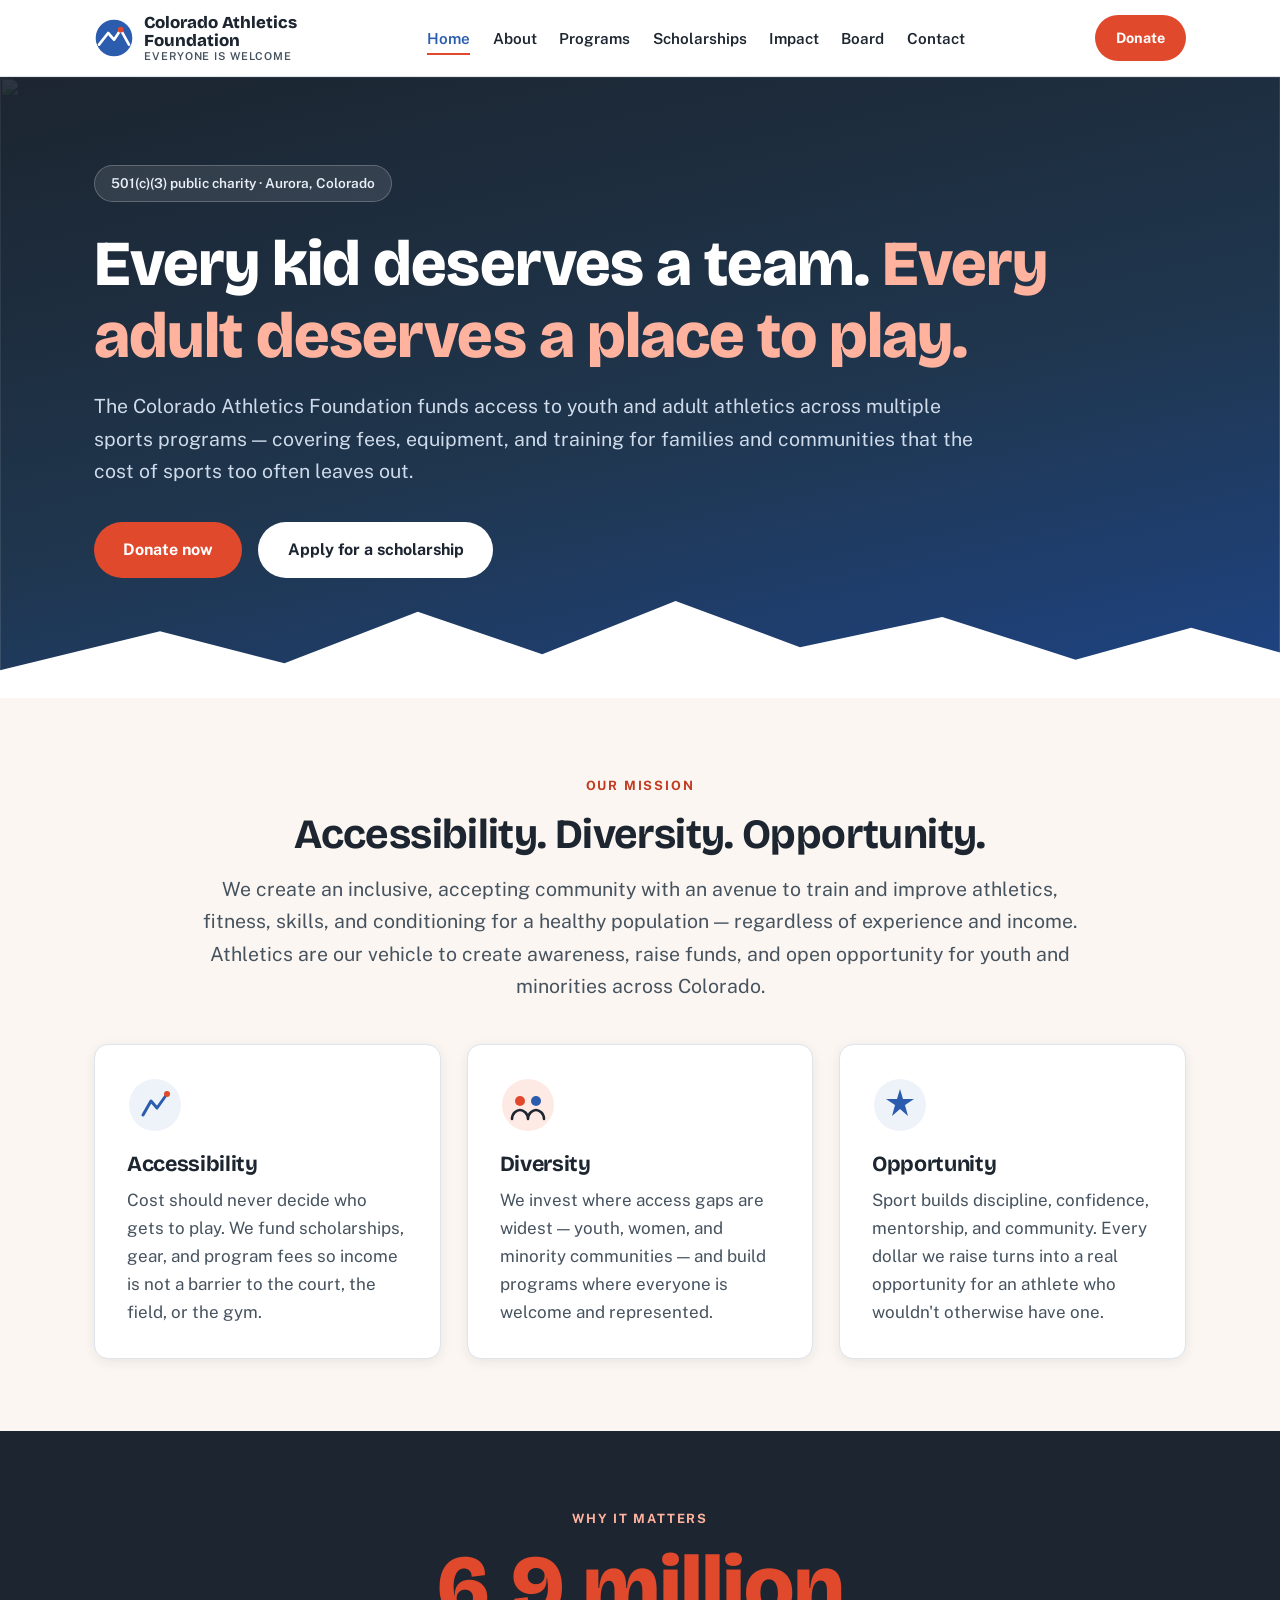
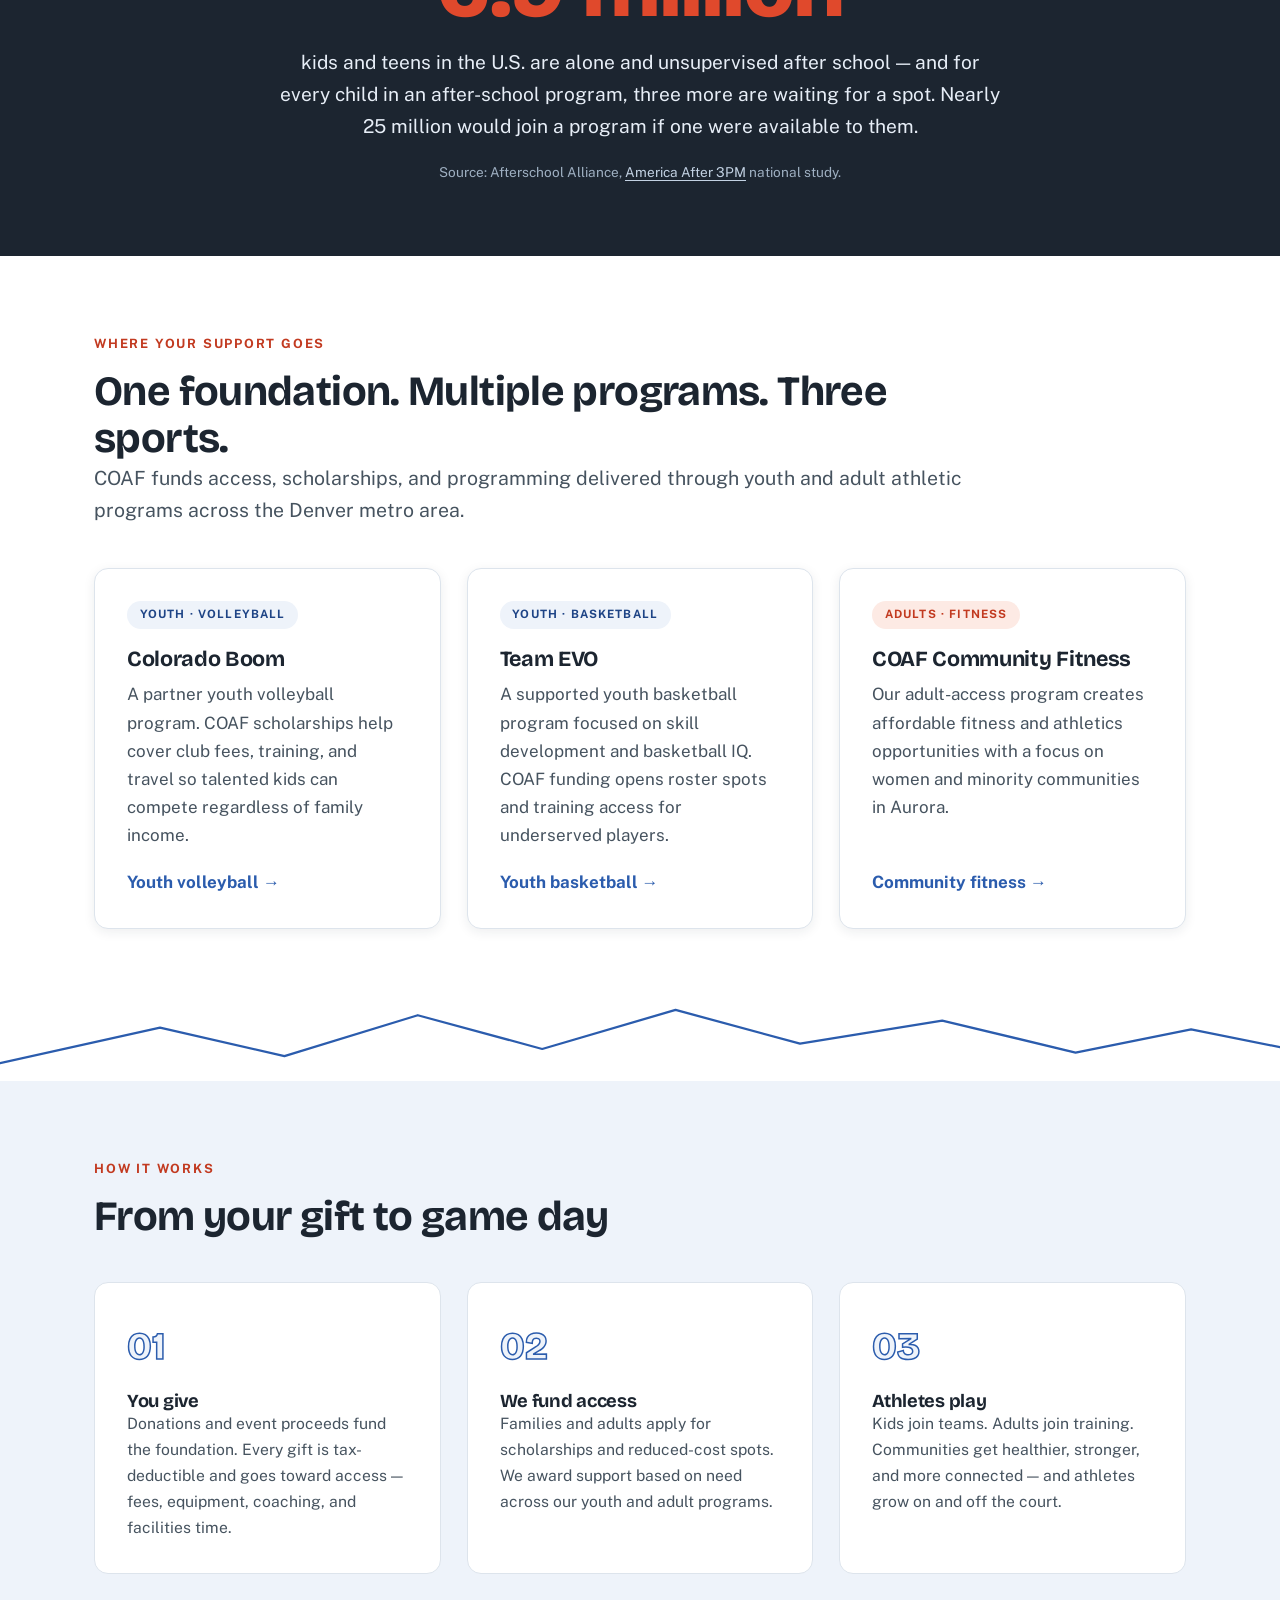
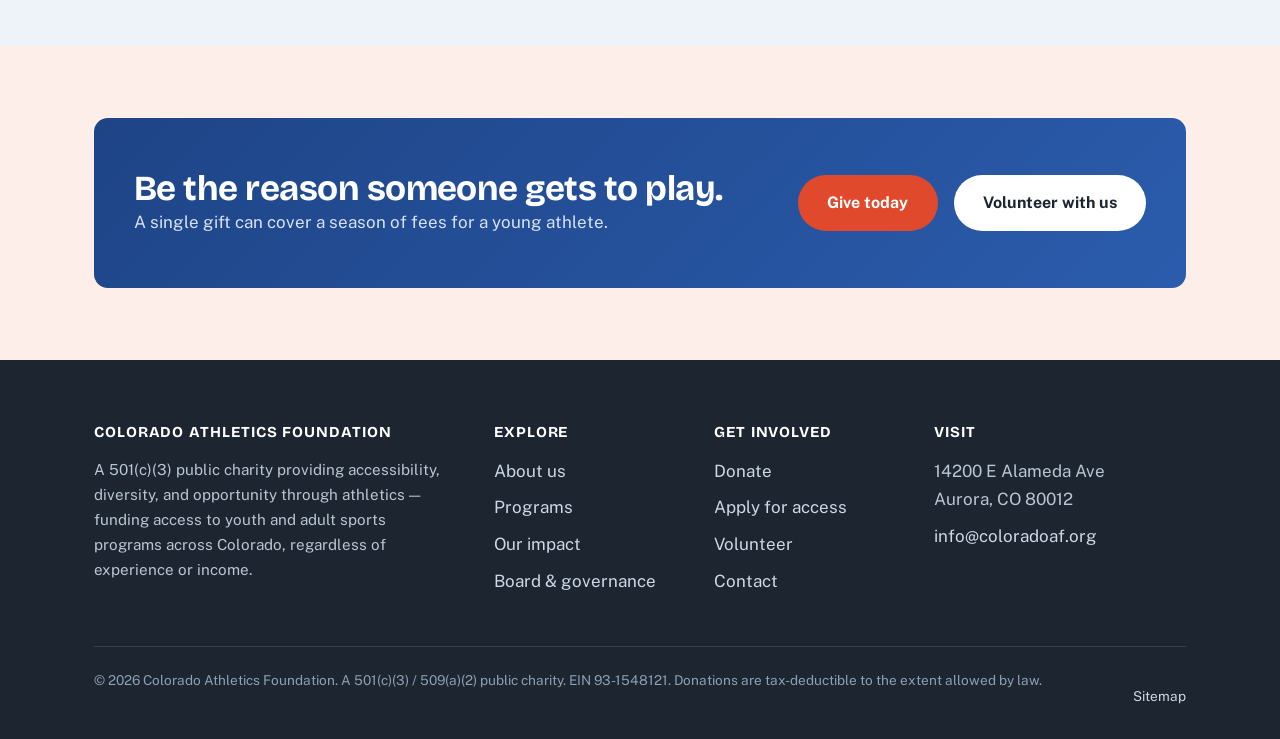
==== index.html @ 7a74819e "Add files via upload" ====
<!DOCTYPE html>
<html lang="en">
<head>
  <meta charset="UTF-8">
  <meta name="viewport" content="width=device-width, initial-scale=1.0">
  <title>Colorado Athletics Foundation | Youth & Adult Sports Access in Colorado</title>
  <meta name="description" content="COAF is a 501(c)(3) public charity funding access to youth and adult athletics across Colorado — scholarships, fees, and gear so income never decides who gets to play.">
  <link rel="canonical" href="https://www.coloradoaf.org/">
  <meta property="og:title" content="Colorado Athletics Foundation | Youth & Adult Sports Access in Colorado">
  <meta property="og:description" content="COAF is a 501(c)(3) public charity funding access to youth and adult athletics across Colorado — scholarships, fees, and gear so income never decides who gets to play.">
  <meta property="og:type" content="website">
  <meta property="og:url" content="https://www.coloradoaf.org/">
  <meta property="og:site_name" content="Colorado Athletics Foundation">
  <link rel="preconnect" href="https://fonts.googleapis.com">
  <link rel="preconnect" href="https://fonts.gstatic.com" crossorigin>
  <link href="https://fonts.googleapis.com/css2?family=Bricolage+Grotesque:opsz,wght@12..96,400..800&family=Public+Sans:wght@400;600;700&display=swap" rel="stylesheet">
  <link rel="stylesheet" href="css/styles.css">
  <!-- Google Analytics 4 — NEEDS REAL DATA: replace G-XXXXXXXXXX with the real measurement ID -->
  <script async src="https://www.googletagmanager.com/gtag/js?id=G-XXXXXXXXXX"></script>
  <script>
    window.dataLayer = window.dataLayer || [];
    function gtag(){dataLayer.push(arguments);}
    gtag('js', new Date());
    gtag('config', 'G-XXXXXXXXXX');
  </script>
</head>
<body>
  <a class="skip-link" href="#main">Skip to main content</a>
  <header class="site-header">
    <div class="header-inner">
      <a class="brand" href="index.html" aria-label="Colorado Athletics Foundation home">
        <svg class="brand-mark" width="40" height="40" viewBox="0 0 48 48" aria-hidden="true" focusable="false">
        <circle cx="24" cy="24" r="22" fill="#2b5cad"/>
        <path d="M6 32 L17 18 L24 26 L32 14 L42 32" fill="none" stroke="#ffffff" stroke-width="3.2" stroke-linecap="round" stroke-linejoin="round"/>
        <circle cx="32" cy="14" r="3.4" fill="#e0492c"/>
      </svg>
        <span>Colorado Athletics<br>Foundation <small>Everyone is welcome</small></span>
      </a>
      <button class="nav-toggle" aria-expanded="false" aria-controls="primary-nav" aria-label="Open menu">
        <span></span><span></span><span></span>
      </button>
      <nav class="primary-nav" id="primary-nav" aria-label="Primary">
        <ul>
          <li><a href="index.html" aria-current="page">Home</a></li>
          <li><a href="about.html">About</a></li>
          <li><a href="programs.html">Programs</a></li>
          <li><a href="scholarships.html">Scholarships</a></li>
          <li><a href="impact.html">Impact</a></li>
          <li><a href="board.html">Board</a></li>
          <li><a href="contact.html">Contact</a></li>
        </ul>
      </nav>
      <a class="btn btn-primary btn-sm header-cta" href="donate.html">Donate</a>
    </div>
  </header>
  <main id="main">
    <section class="hero hero--media">
      <div class="hero-media" aria-hidden="true"><img src="https://images.unsplash.com/photo-1547347298-4074fc3086f0?auto=format&fit=crop&w=1600&q=70" alt="" loading="eager" fetchpriority="high"></div>
      <div class="container">
        <p class="hero-badge">501(c)(3) public charity &middot; Aurora, Colorado</p>
        <h1 class="reveal is-visible">Every kid deserves a team. <em>Every adult deserves a place to play.</em></h1>
        <p class="lede reveal reveal-delay-1">The Colorado Athletics Foundation funds access to youth and adult athletics across multiple sports programs — covering fees, equipment, and training for families and communities that the cost of sports too often leaves out.</p>
        <div class="hero-ctas reveal reveal-delay-2">
          <a class="btn btn-primary" href="donate.html">Donate now</a>
          <a class="btn btn-light" href="scholarships.html">Apply for a scholarship</a>
        </div>
      </div>
      <div class="hero-ridge" aria-hidden="true">
      <svg viewBox="0 0 1440 130" preserveAspectRatio="none">
        <path d="M0,130 L0,96 L180,52 L320,88 L470,30 L610,78 L760,18 L900,70 L1060,36 L1210,84 L1340,48 L1440,76 L1440,130 Z" fill="#ffffff"/>
      </svg>
    </div>
    </section>

    <section class="section section--dawn" aria-labelledby="mission-h">
      <div class="container">
        <div class="section-head center reveal">
          <p class="eyebrow">Our mission</p>
          <h2 id="mission-h">Accessibility. Diversity. Opportunity.</h2>
          <p class="lede" style="margin: 1rem auto 0;">We create an inclusive, accepting community with an avenue to train and improve athletics, fitness, skills, and conditioning for a healthy population — regardless of experience and income. Athletics are our vehicle to create awareness, raise funds, and open opportunity for youth and minorities across Colorado.</p>
        </div>
        <div class="grid grid-3">
          <div class="card reveal">
            <svg class="card-icon" viewBox="0 0 56 56" aria-hidden="true"><circle cx="28" cy="28" r="26" fill="#eef3fa"/><path d="M16 38 L24 24 L30 31 L40 17" stroke="#2b5cad" stroke-width="3" fill="none" stroke-linecap="round" stroke-linejoin="round"/><circle cx="40" cy="17" r="3" fill="#e0492c"/></svg>
            <h3>Accessibility</h3>
            <p>Cost should never decide who gets to play. We fund scholarships, gear, and program fees so income is not a barrier to the court, the field, or the gym.</p>
          </div>
          <div class="card reveal reveal-delay-1">
            <svg class="card-icon" viewBox="0 0 56 56" aria-hidden="true"><circle cx="28" cy="28" r="26" fill="#fdeae4"/><circle cx="20" cy="24" r="5" fill="#e0492c"/><circle cx="36" cy="24" r="5" fill="#2b5cad"/><path d="M12 42c0-6 5-9 8-9s8 3 8 9M28 42c0-6 5-9 8-9s8 3 8 9" stroke="#1c2530" stroke-width="2.5" fill="none" stroke-linecap="round"/></svg>
            <h3>Diversity</h3>
            <p>We invest where access gaps are widest — youth, women, and minority communities — and build programs where everyone is welcome and represented.</p>
          </div>
          <div class="card reveal reveal-delay-2">
            <svg class="card-icon" viewBox="0 0 56 56" aria-hidden="true"><circle cx="28" cy="28" r="26" fill="#eef3fa"/><path d="M28 12 L31 22 L42 22 L33 28 L36 39 L28 32 L20 39 L23 28 L14 22 L25 22 Z" fill="#2b5cad"/></svg>
            <h3>Opportunity</h3>
            <p>Sport builds discipline, confidence, mentorship, and community. Every dollar we raise turns into a real opportunity for an athlete who wouldn't otherwise have one.</p>
          </div>
        </div>
      </div>
    </section>

    <section class="section section--ink stat-band" aria-labelledby="stat-h">
      <div class="container">
        <p class="eyebrow eyebrow--light">Why it matters</p>
        <h2 id="stat-h" class="sr-only" style="position:absolute;left:-9999px;">The need for after-school athletics</h2>
        <p class="stat-number"><span data-count="7.7" data-suffix=" million">7.7 million</span></p>
        <p class="stat-label">kids and teens in the U.S. are alone and unsupervised after school — and for every child in an after-school program, three more are waiting for a spot. Nearly 25 million would join a program if one were available to them.</p>
        <p class="stat-source">Source: Afterschool Alliance, <a href="https://afterschoolalliance.org/AA3PM/" rel="noopener">America After 3PM</a> national study.</p>
      </div>
    </section>

    <section class="section" aria-labelledby="programs-h">
      <div class="container">
        <div class="section-head reveal">
          <p class="eyebrow">Where your support goes</p>
          <h2 id="programs-h">One foundation. Multiple programs. Three sports.</h2>
          <p class="lede">COAF funds access, scholarships, and programming delivered through youth and adult athletic programs across the Denver metro area.</p>
        </div>
        <div class="grid grid-3">
          <div class="card reveal">
            <span class="card-tag tag-youth">Youth &middot; Volleyball</span>
            <h3>Colorado Boom</h3>
            <p>A partner youth volleyball program. COAF scholarships help cover club fees, training, and travel so talented kids can compete regardless of family income.</p>
            <a class="card-link" href="youth-volleyball.html">Youth volleyball</a>
          </div>
          <div class="card reveal reveal-delay-1">
            <span class="card-tag tag-youth">Youth &middot; Basketball</span>
            <h3>Team EVO</h3>
            <p>A supported youth basketball program focused on skill development and basketball IQ. COAF funding opens roster spots and training access for underserved players.</p>
            <a class="card-link" href="youth-basketball.html">Youth basketball</a>
          </div>
          <div class="card reveal reveal-delay-2">
            <span class="card-tag tag-adult">Adults &middot; Fitness</span>
            <h3>COAF Community Fitness</h3>
            <p>Our adult-access program creates affordable fitness and athletics opportunities with a focus on women and minority communities in Aurora.</p>
            <a class="card-link" href="community-fitness.html">Community fitness</a>
          </div>
        </div>
      </div>
    </section>

    <div class="ridge-divider" aria-hidden="true">
    <svg class="ridge-line" viewBox="0 0 1440 90" preserveAspectRatio="none">
      <path d="M0,70 L180,30 L320,62 L470,16 L610,54 L760,10 L900,48 L1060,22 L1210,58 L1340,32 L1440,52"
            fill="none" stroke="#2b5cad" stroke-width="2.5" stroke-linecap="round" stroke-linejoin="round"/>
    </svg>
  </div>

    <section class="section section--mist" aria-labelledby="how-h">
      <div class="container">
        <div class="section-head reveal">
          <p class="eyebrow">How it works</p>
          <h2 id="how-h">From your gift to game day</h2>
        </div>
        <div class="flow">
          <div class="flow-step reveal"><h3>You give</h3><p>Donations and event proceeds fund the foundation. Every gift is tax-deductible and goes toward access — fees, equipment, coaching, and facilities time.</p></div>
          <div class="flow-step reveal reveal-delay-1"><h3>We fund access</h3><p>Families and adults apply for scholarships and reduced-cost spots. We award support based on need across our youth and adult programs.</p></div>
          <div class="flow-step reveal reveal-delay-2"><h3>Athletes play</h3><p>Kids join teams. Adults join training. Communities get healthier, stronger, and more connected — and athletes grow on and off the court.</p></div>
        </div>
      </div>
    </section>

    <section class="section section--blush">
      <div class="container">
        <div class="cta-band reveal">
          <div>
            <h2>Be the reason someone gets to play.</h2>
            <p>A single gift can cover a season of fees for a young athlete.</p>
          </div>
          <div class="hero-ctas" style="margin:0;">
            <a class="btn btn-primary" href="donate.html">Give today</a>
            <a class="btn btn-light" href="contact.html">Volunteer with us</a>
          </div>
        </div>
      </div>
    </section>
  </main>
  <footer class="site-footer">
    <div class="container">
      <div class="footer-grid">
        <div>
          <h4>Colorado Athletics Foundation</h4>
          <p class="footer-mission">A 501(c)(3) public charity providing accessibility, diversity, and opportunity through athletics — funding access to youth and adult sports programs across Colorado, regardless of experience or income.</p>
        </div>
        <div>
          <h4>Explore</h4>
          <ul>
            <li><a href="about.html">About us</a></li>
            <li><a href="programs.html">Programs</a></li>
            <li><a href="impact.html">Our impact</a></li>
            <li><a href="board.html">Board &amp; governance</a></li>
          </ul>
        </div>
        <div>
          <h4>Get involved</h4>
          <ul>
            <li><a href="donate.html">Donate</a></li>
            <li><a href="scholarships.html">Apply for access</a></li>
            <li><a href="contact.html">Volunteer</a></li>
            <li><a href="contact.html">Contact</a></li>
          </ul>
        </div>
        <div>
          <h4>Visit</h4>
          <ul>
            <li>14200 E Alameda Ave<br>Aurora, CO 80012</li>
            <li><a href="mailto:info@coloradoaf.org">info@coloradoaf.org</a></li>
          </ul>
        </div>
      </div>
      <div class="footer-legal">
        <p>&copy; 2026 Colorado Athletics Foundation. A 501(c)(3) / 509(a)(2) public charity. EIN 93-1548121. Donations are tax-deductible to the extent allowed by law.</p>
        <p><a href="sitemap.xml">Sitemap</a></p>
      </div>
    </div>
  </footer>
  <script src="js/main.js"></script>
</body>
</html>
---- css/styles.css ----
/* ============================================================
   Colorado Athletics Foundation — coloradoaf.org
   Design system: "Alpenglow" — civic slate blue + sunrise coral,
   ridgeline signature motif. Distinct from COBO teal/gold.
   ============================================================ */

:root {
  --ink: #1c2530;          /* deep slate — text, footer */
  --ink-soft: #46535f;     /* secondary text */
  --sky: #2b5cad;          /* civic blue — primary */
  --sky-deep: #1e4486;     /* hover / dark blue */
  --alpenglow: #e0492c;    /* sunrise coral — CTA accent */
  --alpenglow-deep: #c23a20;
  --dawn: #fbf6f1;         /* warm tint section bg */
  --mist: #eef3fa;         /* cool tint section bg */
  --line: #dde4ec;
  --white: #ffffff;
  --radius: 14px;
  --shadow: 0 10px 30px rgba(28, 37, 48, 0.10);
  --shadow-sm: 0 3px 12px rgba(28, 37, 48, 0.08);
  --font-display: "Bricolage Grotesque", "Arial Black", sans-serif;
  --font-body: "Public Sans", "Helvetica Neue", Arial, sans-serif;
  --max: 1140px;
}

* { box-sizing: border-box; margin: 0; padding: 0; }
html { scroll-behavior: smooth; }
body {
  font-family: var(--font-body);
  color: var(--ink);
  background: var(--white);
  line-height: 1.65;
  font-size: 1.0625rem;
  -webkit-font-smoothing: antialiased;
}

img, svg { max-width: 100%; display: block; }
a { color: var(--sky); text-decoration-thickness: 1px; text-underline-offset: 3px; }
a:hover { color: var(--sky-deep); }

:focus-visible {
  outline: 3px solid var(--alpenglow);
  outline-offset: 3px;
  border-radius: 4px;
}

.skip-link {
  position: absolute; left: -9999px; top: 0;
  background: var(--ink); color: #fff; padding: .75rem 1.25rem; z-index: 200;
}
.skip-link:focus { left: 0; }

.container { max-width: var(--max); margin: 0 auto; padding: 0 1.5rem; }

/* ---------- Typography ---------- */
h1, h2, h3, h4 { font-family: var(--font-display); line-height: 1.12; letter-spacing: -0.015em; }
h1 { font-size: clamp(2.4rem, 5.5vw, 4rem); font-weight: 800; }
h2 { font-size: clamp(1.8rem, 3.6vw, 2.6rem); font-weight: 700; }
h3 { font-size: 1.35rem; font-weight: 700; }
p + p { margin-top: 1rem; }

.eyebrow {
  display: inline-block;
  font-size: .8rem; font-weight: 700;
  letter-spacing: .14em; text-transform: uppercase;
  color: var(--alpenglow-deep);
  margin-bottom: .9rem;
}
.eyebrow--light { color: #ffb39f; }

.lede { font-size: 1.22rem; color: var(--ink-soft); max-width: 46em; }

/* ---------- Header ---------- */
.site-header {
  position: sticky; top: 0; z-index: 100;
  background: rgba(255,255,255,.92);
  backdrop-filter: blur(10px);
  border-bottom: 1px solid var(--line);
  transition: box-shadow .25s ease;
}
.site-header.is-scrolled { box-shadow: var(--shadow-sm); }
.header-inner {
  display: flex; align-items: center; justify-content: space-between;
  gap: 1rem; padding: .85rem 1.5rem; max-width: var(--max); margin: 0 auto;
}
.brand {
  display: flex; align-items: center; gap: .65rem;
  font-family: var(--font-display); font-weight: 800; font-size: 1.05rem;
  color: var(--ink); text-decoration: none; line-height: 1.1;
}
.brand:hover { color: var(--sky-deep); }
.brand-mark { flex: 0 0 auto; }
.brand span small { display: block; font-family: var(--font-body); font-weight: 600; font-size: .68rem; letter-spacing: .08em; color: var(--ink-soft); text-transform: uppercase; }

.primary-nav ul { display: flex; gap: 1.4rem; list-style: none; align-items: center; }
.primary-nav a {
  text-decoration: none; color: var(--ink); font-weight: 600; font-size: .95rem;
  padding: .35rem 0; border-bottom: 2px solid transparent;
}
.primary-nav a:hover { color: var(--sky); }
.primary-nav a[aria-current="page"] { color: var(--sky); border-bottom-color: var(--alpenglow); }

.btn {
  display: inline-block; font-weight: 700; text-decoration: none;
  border-radius: 999px; padding: .8rem 1.7rem; font-size: 1rem;
  transition: transform .18s ease, box-shadow .18s ease, background .18s ease;
  border: 2px solid transparent; cursor: pointer; font-family: var(--font-body);
}
.btn:hover { transform: translateY(-2px); box-shadow: var(--shadow-sm); }
.btn-primary { background: var(--alpenglow); color: #fff; }
.btn-primary:hover { background: var(--alpenglow-deep); color: #fff; }
.btn-secondary { background: transparent; color: var(--sky-deep); border-color: var(--sky); }
.btn-secondary:hover { background: var(--mist); color: var(--sky-deep); }
.btn-light { background: #fff; color: var(--ink); }
.btn-light:hover { color: var(--sky-deep); }
.btn-sm { padding: .55rem 1.2rem; font-size: .9rem; }

.nav-toggle {
  display: none; background: none; border: 0; cursor: pointer; padding: .5rem;
}
.nav-toggle span { display: block; width: 24px; height: 2.5px; background: var(--ink); margin: 5px 0; border-radius: 2px; transition: transform .25s, opacity .25s; }

@media (max-width: 860px) {
  .nav-toggle { display: block; }
  .primary-nav {
    position: absolute; top: 100%; left: 0; right: 0;
    background: #fff; border-bottom: 1px solid var(--line);
    display: none; padding: 1rem 1.5rem 1.5rem;
  }
  .primary-nav.is-open { display: block; }
  .primary-nav ul { flex-direction: column; align-items: flex-start; gap: .9rem; }
  .header-cta { display: none; }
  .nav-toggle[aria-expanded="true"] span:nth-child(1) { transform: translateY(7.5px) rotate(45deg); }
  .nav-toggle[aria-expanded="true"] span:nth-child(2) { opacity: 0; }
  .nav-toggle[aria-expanded="true"] span:nth-child(3) { transform: translateY(-7.5px) rotate(-45deg); }
}

/* ---------- Hero ---------- */
.hero {
  position: relative; overflow: hidden;
  background: linear-gradient(168deg, var(--ink) 0%, #25364e 55%, var(--sky-deep) 100%);
  color: #fff;
  padding: 5.5rem 0 7.5rem;
}
.hero .container { position: relative; z-index: 2; }
.hero h1 { color: #fff; max-width: 16em; }
.hero h1 em { font-style: normal; color: #ffb39f; }
.hero .lede { color: #cfdbea; margin-top: 1.2rem; }
.hero-ctas { display: flex; gap: 1rem; flex-wrap: wrap; margin-top: 2.2rem; }
.hero-badge {
  display: inline-flex; align-items: center; gap: .5rem;
  background: rgba(255,255,255,.1); border: 1px solid rgba(255,255,255,.22);
  border-radius: 999px; padding: .4rem 1rem; font-size: .85rem; font-weight: 600;
  margin-bottom: 1.6rem; color: #e7eef7;
}
.hero-ridge {
  position: absolute; bottom: -2px; left: 0; right: 0; z-index: 1;
  pointer-events: none;
}
.hero-ridge svg { width: 100%; height: auto; }

.page-hero { padding: 4.5rem 0 6rem; }

/* Ridge divider (signature motif) */
.ridge-divider { line-height: 0; }
.ridge-divider svg { width: 100%; height: auto; display: block; }
.ridge-line path {
  stroke-dasharray: 2400;
  stroke-dashoffset: 2400;
}
.ridge-line.is-visible path { animation: drawRidge 2.2s ease-out forwards; }
@keyframes drawRidge { to { stroke-dashoffset: 0; } }

/* ---------- Sections ---------- */
.section { padding: 4.5rem 0; }
.section--dawn { background: var(--dawn); }
.section--mist { background: var(--mist); }
.section--ink { background: var(--ink); color: #e7eef7; }
.section--ink h2, .section--ink h3 { color: #fff; }
.section-head { max-width: 52em; margin-bottom: 2.6rem; }
.section-head.center { margin-left: auto; margin-right: auto; text-align: center; }

.grid { display: grid; gap: 1.6rem; }
.grid-2 { grid-template-columns: repeat(2, 1fr); }
.grid-3 { grid-template-columns: repeat(3, 1fr); }
@media (max-width: 900px) { .grid-3 { grid-template-columns: 1fr; } .grid-2 { grid-template-columns: 1fr; } }

/* ---------- Cards ---------- */
.card {
  background: #fff; border: 1px solid var(--line); border-radius: var(--radius);
  padding: 2rem; box-shadow: var(--shadow-sm);
  transition: transform .2s ease, box-shadow .2s ease;
  display: flex; flex-direction: column;
}
.card:hover { transform: translateY(-4px); box-shadow: var(--shadow); }
.card h3 { margin-bottom: .6rem; }
.card p { color: var(--ink-soft); flex: 1; }
.card .card-link { margin-top: 1.2rem; font-weight: 700; text-decoration: none; }
.card .card-link::after { content: " →"; }
.card-tag {
  align-self: flex-start; font-size: .72rem; font-weight: 700; letter-spacing: .1em;
  text-transform: uppercase; border-radius: 999px; padding: .3rem .8rem; margin-bottom: 1.1rem;
}
.tag-youth { background: var(--mist); color: var(--sky-deep); }
.tag-adult { background: #fdeae4; color: var(--alpenglow-deep); }

.card-icon { width: 56px; height: 56px; margin-bottom: 1.2rem; }

/* ---------- Stat band ---------- */
.stat-band { text-align: center; }
.stat-number {
  font-family: var(--font-display); font-weight: 800;
  font-size: clamp(3.2rem, 8vw, 5.5rem); color: var(--alpenglow); line-height: 1;
}
.stat-band .stat-label { font-size: 1.2rem; max-width: 38em; margin: 1rem auto 0; }
.stat-source { font-size: .85rem; color: #9fb0c2; margin-top: 1.2rem; }
.stat-source a { color: #c3d2e3; }

/* ---------- Pillars ---------- */
.pillar { text-align: left; }
.pillar-letter {
  font-family: var(--font-display); font-weight: 800; font-size: 2.6rem;
  color: var(--alpenglow); line-height: 1;
}

/* ---------- How funds work / steps ---------- */
.flow { display: grid; grid-template-columns: repeat(3, 1fr); gap: 1.6rem; counter-reset: step; }
@media (max-width: 900px) { .flow { grid-template-columns: 1fr; } }
.flow-step { position: relative; background: #fff; border: 1px solid var(--line); border-radius: var(--radius); padding: 2rem; }
.flow-step::before {
  counter-increment: step; content: counter(step, decimal-leading-zero);
  font-family: var(--font-display); font-weight: 800; color: var(--mist);
  -webkit-text-stroke: 1.5px var(--sky);
  font-size: 2.4rem; display: block; margin-bottom: .8rem;
}
.flow-step h3 { font-size: 1.15rem; }
.flow-step p { color: var(--ink-soft); font-size: .98rem; }

/* ---------- CTA band ---------- */
.cta-band {
  background: linear-gradient(135deg, var(--sky-deep), var(--sky));
  color: #fff; border-radius: var(--radius); padding: 3.2rem 2.5rem;
  display: flex; align-items: center; justify-content: space-between; gap: 2rem; flex-wrap: wrap;
}
.cta-band h2 { color: #fff; font-size: clamp(1.6rem, 3vw, 2.2rem); }
.cta-band p { color: #d7e3f3; }

/* ---------- Tables / lists ---------- */
.check-list { list-style: none; }
.check-list li { padding-left: 2rem; position: relative; margin-bottom: .7rem; }
.check-list li::before {
  content: ""; position: absolute; left: 0; top: .45em;
  width: 1.05em; height: 1.05em; border-radius: 50%;
  background: var(--alpenglow);
  clip-path: polygon(14% 44%, 0 65%, 40% 100%, 100% 16%, 84% 0%, 39% 64%);
}

/* ---------- Forms ---------- */
.form-grid { display: grid; gap: 1.2rem; grid-template-columns: 1fr 1fr; }
@media (max-width: 700px) { .form-grid { grid-template-columns: 1fr; } }
.form-field { display: flex; flex-direction: column; gap: .4rem; }
.form-field.full { grid-column: 1 / -1; }
.form-field label { font-weight: 700; font-size: .92rem; }
.form-field input, .form-field select, .form-field textarea {
  font: inherit; padding: .8rem 1rem; border: 1.5px solid var(--line); border-radius: 10px;
  background: #fff; color: var(--ink);
}
.form-field input:focus, .form-field select:focus, .form-field textarea:focus {
  outline: 3px solid rgba(43,92,173,.35); border-color: var(--sky);
}
.form-note { font-size: .88rem; color: var(--ink-soft); }

/* ---------- Donate levels ---------- */
.levels { display: grid; grid-template-columns: repeat(4, 1fr); gap: 1.3rem; }
@media (max-width: 980px) { .levels { grid-template-columns: repeat(2, 1fr); } }
@media (max-width: 560px) { .levels { grid-template-columns: 1fr; } }
.level { background: #fff; border: 1.5px solid var(--line); border-radius: var(--radius); padding: 1.8rem 1.5rem; text-align: center; transition: transform .2s, border-color .2s, box-shadow .2s; }
.level:hover { transform: translateY(-4px); border-color: var(--sky); box-shadow: var(--shadow-sm); }
.level .amount { font-family: var(--font-display); font-weight: 800; font-size: 2rem; color: var(--sky-deep); }
.level .impact { color: var(--ink-soft); font-size: .95rem; margin-top: .5rem; }

/* ---------- Board ---------- */
.person { text-align: center; }
.person-avatar {
  width: 110px; height: 110px; border-radius: 50%; margin: 0 auto 1.1rem;
  background: linear-gradient(140deg, var(--mist), var(--dawn));
  border: 2px solid var(--line);
  display: flex; align-items: center; justify-content: center;
  font-family: var(--font-display); font-weight: 800; font-size: 2rem; color: var(--sky);
}
.person .role { color: var(--alpenglow-deep); font-weight: 700; font-size: .9rem; text-transform: uppercase; letter-spacing: .08em; }

/* ---------- Photo placeholders (swap for licensed photos) ---------- */
.photo-slot {
  border-radius: var(--radius); overflow: hidden; position: relative;
  background:
    radial-gradient(120% 90% at 80% 10%, rgba(224,73,44,.22), transparent 55%),
    linear-gradient(150deg, var(--sky-deep), var(--ink));
  min-height: 320px;
  display: flex; align-items: flex-end;
}
.photo-slot .photo-caption {
  color: #dce7f4; font-size: .85rem; padding: 1.1rem 1.3rem;
  background: linear-gradient(transparent, rgba(20,28,38,.85));
  width: 100%;
}

/* ---------- Footer ---------- */
.site-footer { background: var(--ink); color: #b9c6d4; padding: 4rem 0 2rem; }
.footer-grid { display: grid; grid-template-columns: 2fr 1fr 1fr 1.4fr; gap: 2.5rem; }
@media (max-width: 900px) { .footer-grid { grid-template-columns: 1fr 1fr; } }
@media (max-width: 560px) { .footer-grid { grid-template-columns: 1fr; } }
.site-footer h4 { color: #fff; font-size: .95rem; margin-bottom: 1rem; letter-spacing: .06em; text-transform: uppercase; }
.site-footer ul { list-style: none; }
.site-footer li { margin-bottom: .55rem; }
.site-footer a { color: #cdd9e6; text-decoration: none; }
.site-footer a:hover { color: #fff; text-decoration: underline; }
.footer-mission { font-size: .95rem; max-width: 30em; }
.footer-legal {
  border-top: 1px solid rgba(255,255,255,.12); margin-top: 2.6rem; padding-top: 1.4rem;
  font-size: .85rem; color: #8da0b5;
  display: flex; justify-content: space-between; gap: 1rem; flex-wrap: wrap;
}

/* ---------- Reveal animations ---------- */
.reveal { opacity: 0; transform: translateY(22px); transition: opacity .7s ease, transform .7s ease; }
.reveal.is-visible { opacity: 1; transform: none; }
.reveal-delay-1 { transition-delay: .12s; }
.reveal-delay-2 { transition-delay: .24s; }
.reveal-delay-3 { transition-delay: .36s; }

@media (prefers-reduced-motion: reduce) {
  html { scroll-behavior: auto; }
  *, *::before, *::after { animation: none !important; transition: none !important; }
  .reveal { opacity: 1; transform: none; }
  .ridge-line path { stroke-dashoffset: 0; }
}

/* ---------- Misc ---------- */
.notice {
  background: var(--mist); border-left: 4px solid var(--sky);
  border-radius: 0 10px 10px 0; padding: 1.1rem 1.4rem; font-size: .96rem; color: var(--ink-soft);
}
.map-embed { border: 0; width: 100%; height: 380px; border-radius: var(--radius); box-shadow: var(--shadow-sm); }
.partner-note { font-size: .9rem; color: var(--ink-soft); }
hr.rule { border: 0; border-top: 1px solid var(--line); margin: 2.5rem 0; }

/* ===== Added: image figures, hero media, blush section, color rhythm ===== */
:root { --blush: #fdeee9; --sky-tint: #e7eefb; }

.section--blush { background: var(--blush); }
.section--sky { background: var(--sky-tint); }

figure.photo { margin: 0; border-radius: var(--radius); overflow: hidden; box-shadow: var(--shadow); background: var(--mist); }
figure.photo img { width: 100%; height: 100%; max-height: 460px; object-fit: cover; display: block; aspect-ratio: 3 / 2; }
figure.photo figcaption { font-size: .72rem; color: var(--ink-soft); padding: .5rem .8rem; background: #fff; }

.hero--media { position: relative; }
.hero--media .hero-media { position: absolute; inset: 0; z-index: 0; overflow: hidden; }
.hero--media .hero-media img { width: 100%; height: 100%; object-fit: cover; }
.hero--media::after {
  content: ""; position: absolute; inset: 0; z-index: 1;
  background: linear-gradient(168deg, rgba(28,37,48,.92) 0%, rgba(30,54,78,.84) 55%, rgba(30,68,134,.80) 100%);
}
.hero--media .container { position: relative; z-index: 2; }
.hero--media .hero-ridge { z-index: 2; }
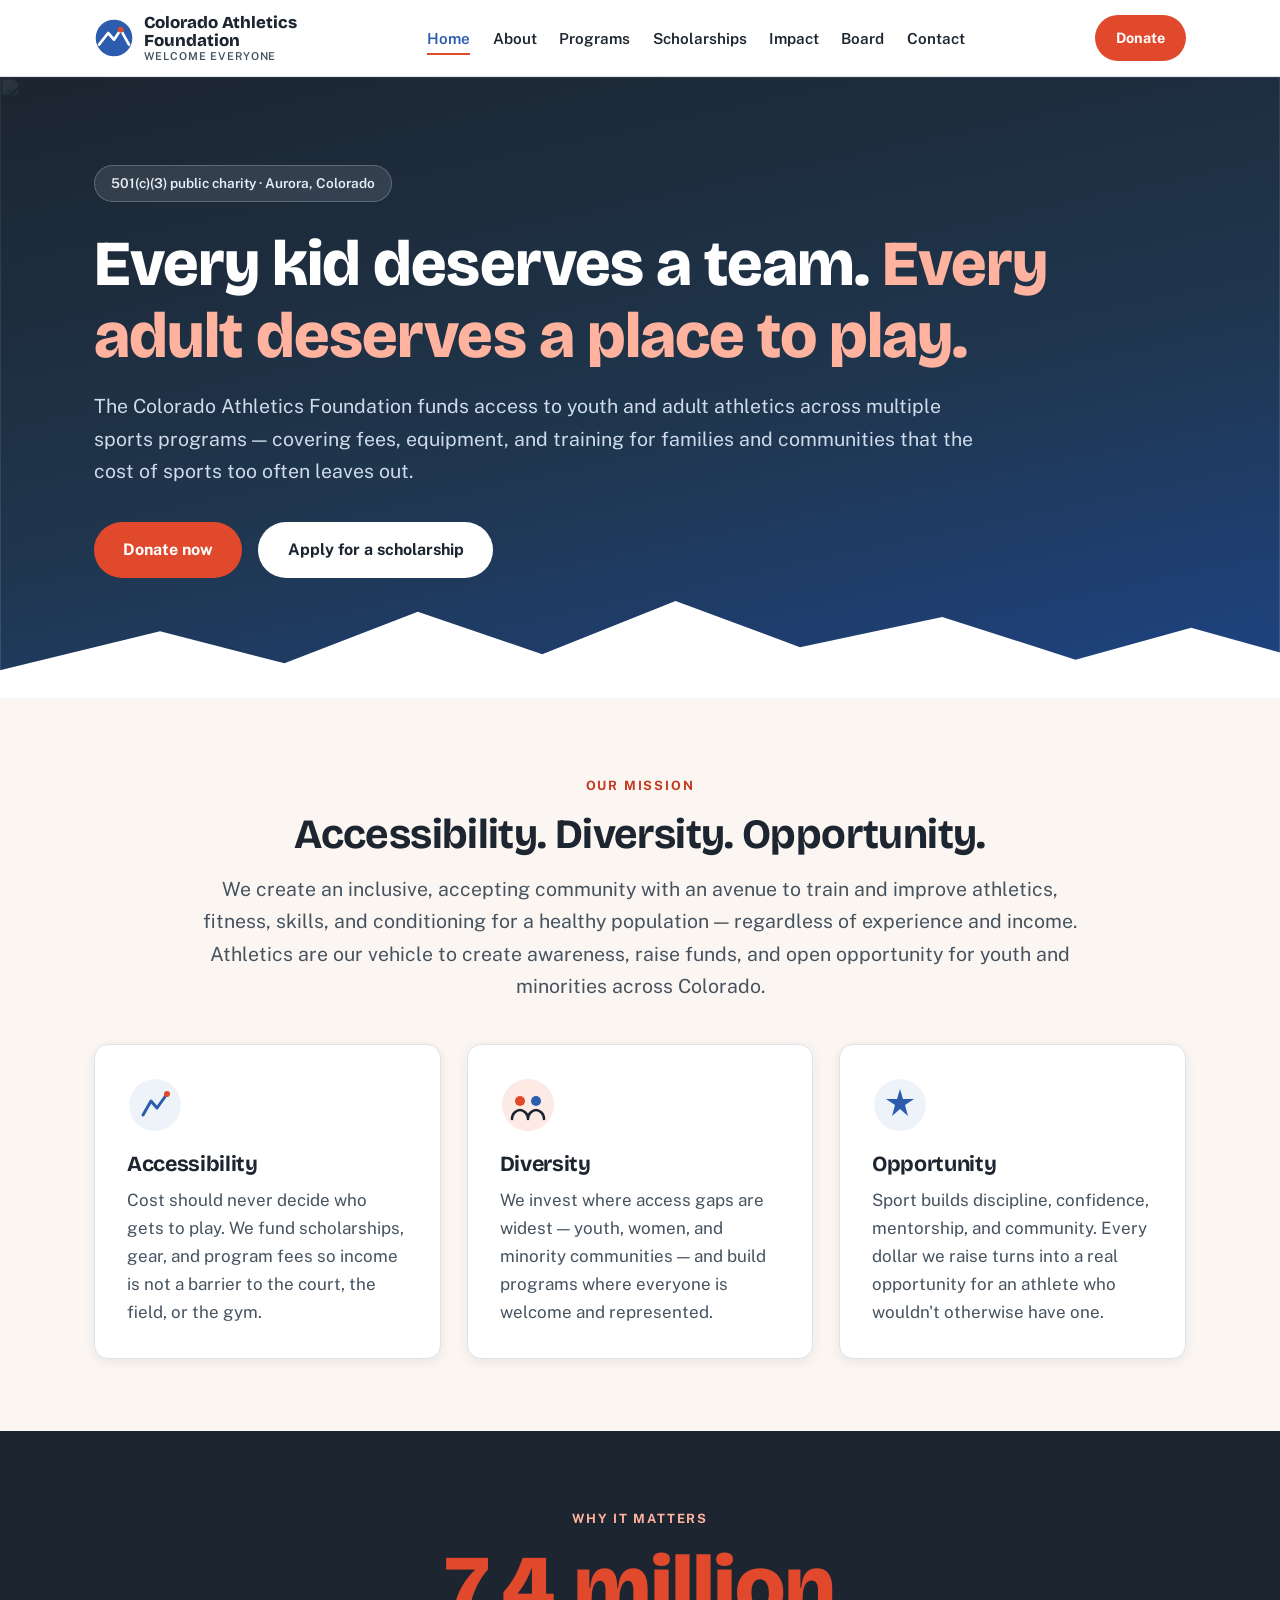
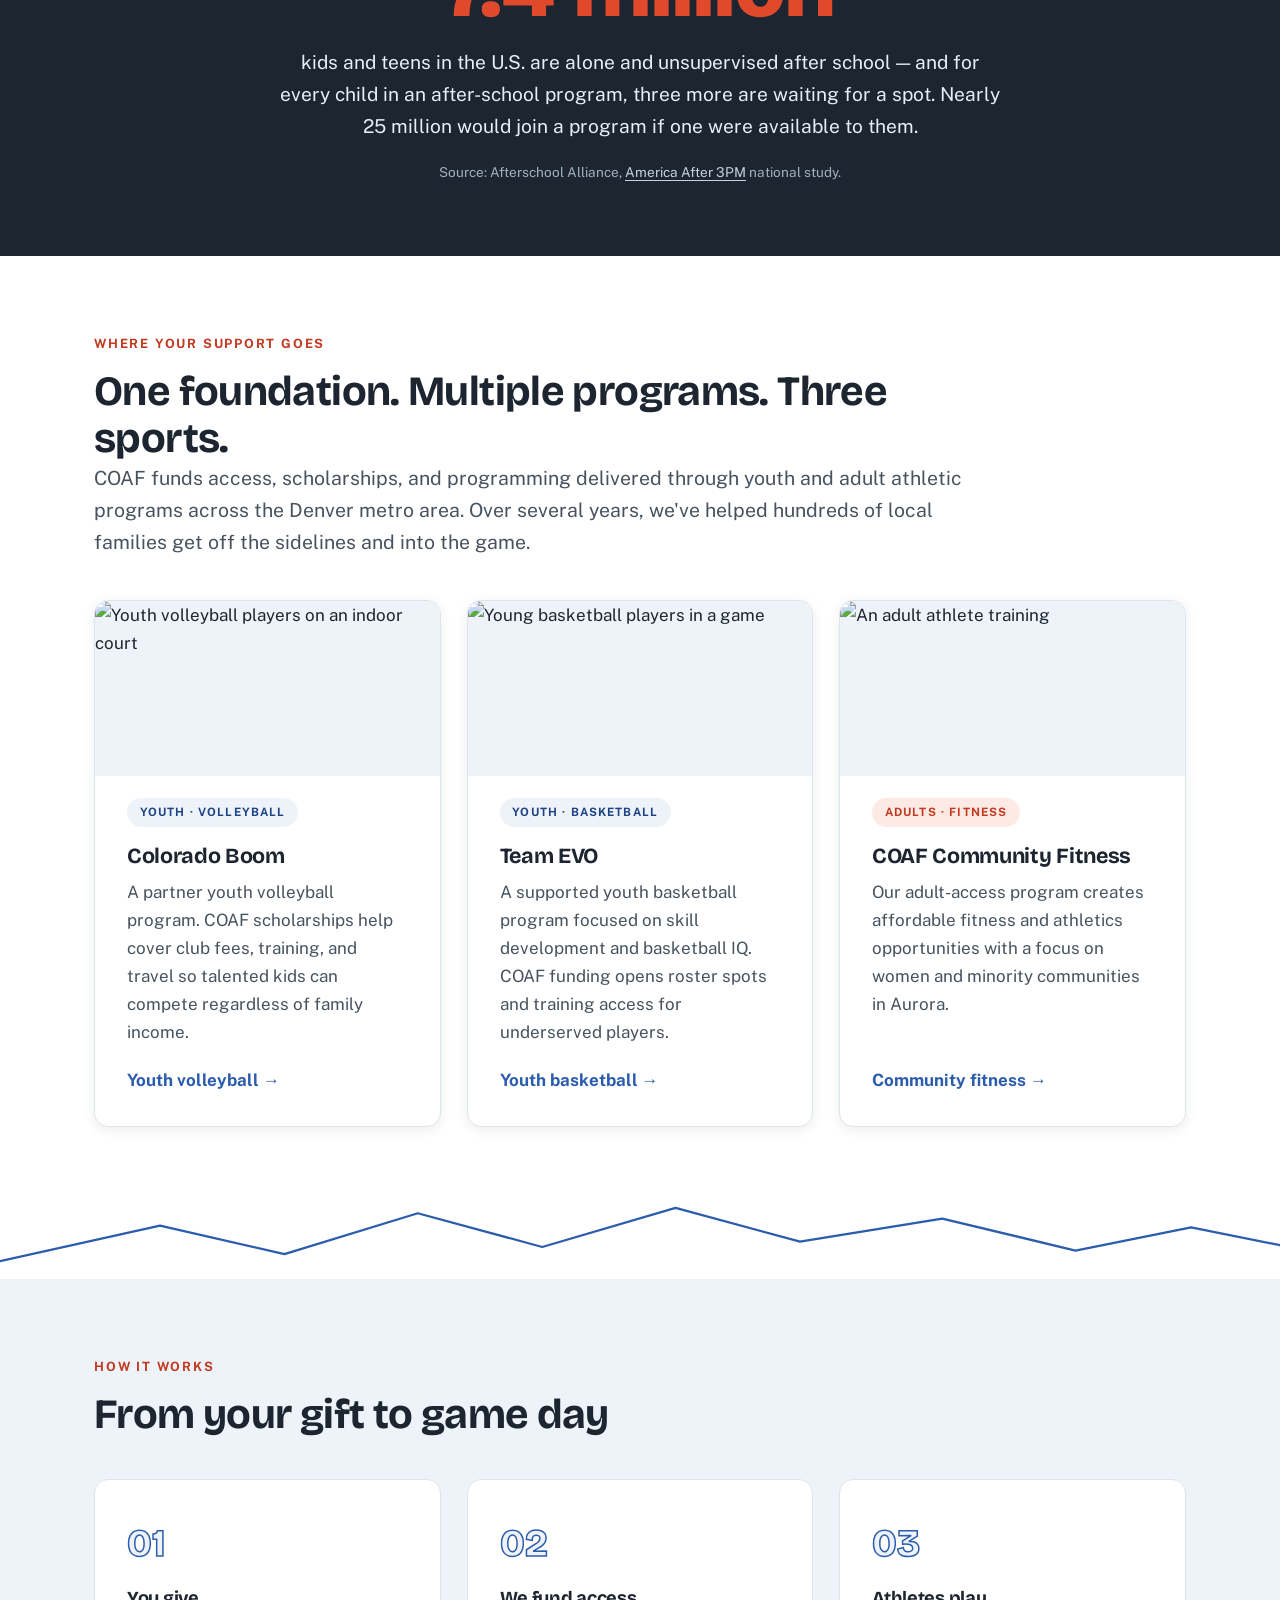
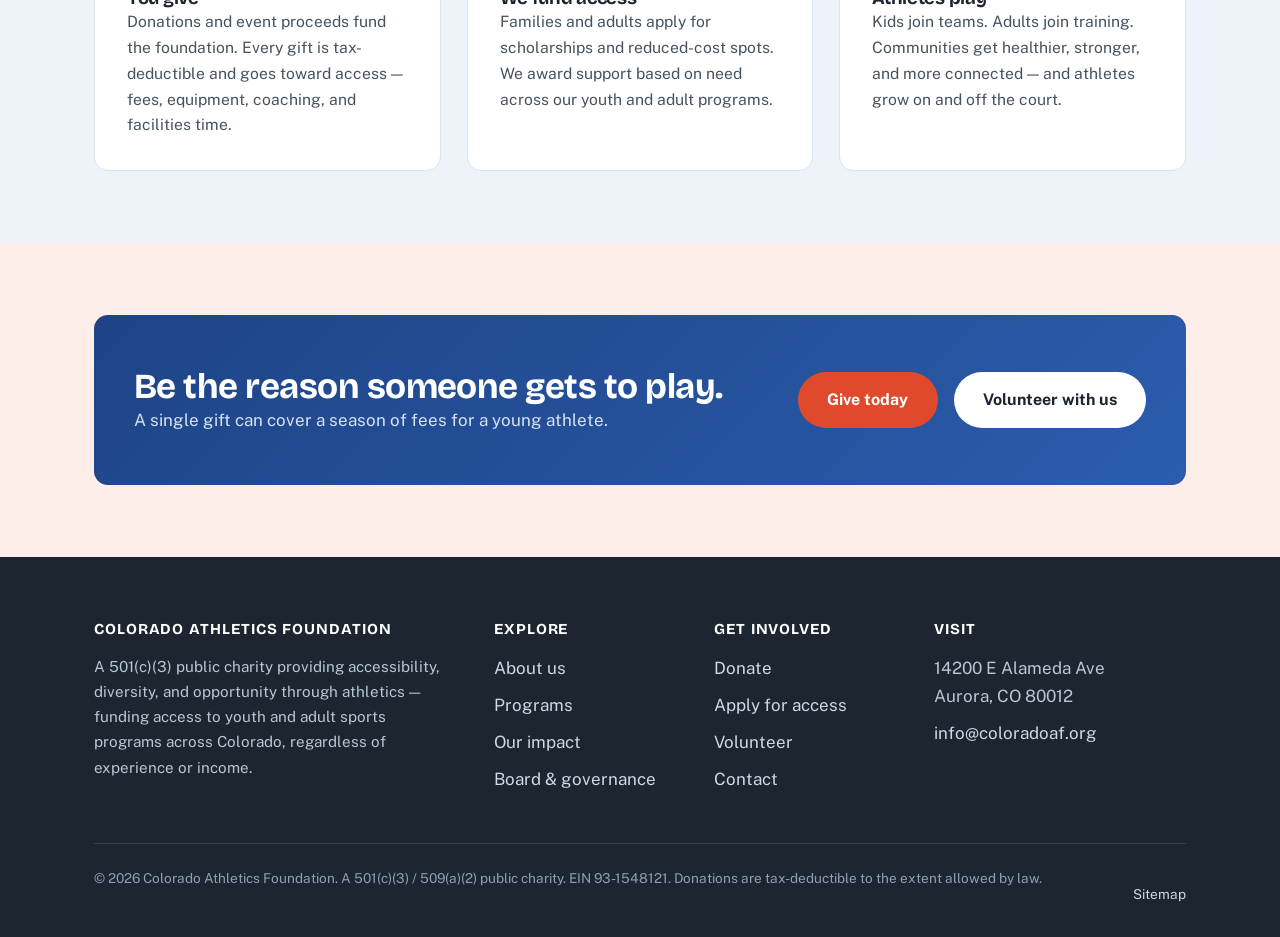
==== commit 1b388691: "Add files via upload" ====
--- a/index.html
+++ b/index.html
@@ -34,7 +34,7 @@
         <path d="M6 32 L17 18 L24 26 L32 14 L42 32" fill="none" stroke="#ffffff" stroke-width="3.2" stroke-linecap="round" stroke-linejoin="round"/>
         <circle cx="32" cy="14" r="3.4" fill="#e0492c"/>
       </svg>
-        <span>Colorado Athletics<br>Foundation <small>Everyone is welcome</small></span>
+        <span>Colorado Athletics<br>Foundation <small>Welcome Everyone</small></span>
       </a>
       <button class="nav-toggle" aria-expanded="false" aria-controls="primary-nav" aria-label="Open menu">
         <span></span><span></span><span></span>
@@ -114,22 +114,25 @@
         <div class="section-head reveal">
           <p class="eyebrow">Where your support goes</p>
           <h2 id="programs-h">One foundation. Multiple programs. Three sports.</h2>
-          <p class="lede">COAF funds access, scholarships, and programming delivered through youth and adult athletic programs across the Denver metro area.</p>
+          <p class="lede">COAF funds access, scholarships, and programming delivered through youth and adult athletic programs across the Denver metro area. Over several years, we've helped hundreds of local families get off the sidelines and into the game.</p>
         </div>
         <div class="grid grid-3">
           <div class="card reveal">
+            <div class="card-photo"><img src="https://images.unsplash.com/photo-1547347298-4074fc3086f0?auto=format&fit=crop&w=1100&q=72" alt="Youth volleyball players on an indoor court" loading="lazy"></div>
             <span class="card-tag tag-youth">Youth &middot; Volleyball</span>
             <h3>Colorado Boom</h3>
             <p>A partner youth volleyball program. COAF scholarships help cover club fees, training, and travel so talented kids can compete regardless of family income.</p>
             <a class="card-link" href="youth-volleyball.html">Youth volleyball</a>
           </div>
           <div class="card reveal reveal-delay-1">
+            <div class="card-photo"><img src="https://images.unsplash.com/photo-1518614368389-5160c0b0de72?auto=format&fit=crop&w=1100&q=72" alt="Young basketball players in a game" loading="lazy"></div>
             <span class="card-tag tag-youth">Youth &middot; Basketball</span>
             <h3>Team EVO</h3>
             <p>A supported youth basketball program focused on skill development and basketball IQ. COAF funding opens roster spots and training access for underserved players.</p>
             <a class="card-link" href="youth-basketball.html">Youth basketball</a>
           </div>
           <div class="card reveal reveal-delay-2">
+            <div class="card-photo"><img src="https://images.unsplash.com/photo-1607962837359-5e7e89f86776?auto=format&fit=crop&w=1100&q=72" alt="An adult athlete training" loading="lazy"></div>
             <span class="card-tag tag-adult">Adults &middot; Fitness</span>
             <h3>COAF Community Fitness</h3>
             <p>Our adult-access program creates affordable fitness and athletics opportunities with a focus on women and minority communities in Aurora.</p>
--- a/css/styles.css
+++ b/css/styles.css
@@ -364,3 +364,30 @@
 }
 .hero--media .container { position: relative; z-index: 2; }
 .hero--media .hero-ridge { z-index: 2; }
+
+/* ===== Round 4: page-hero media, banners, card photos, testimonials, EIN ===== */
+.page-hero.hero--media { padding: 4.5rem 0 6rem; }
+
+.section-banner { position: relative; min-height: 300px; display: flex; align-items: center; overflow: hidden; }
+.section-banner > img { position: absolute; inset: 0; width: 100%; height: 100%; object-fit: cover; z-index: 0; }
+.section-banner::after { content: ""; position: absolute; inset: 0; z-index: 1; background: linear-gradient(120deg, rgba(28,37,48,.88), rgba(30,68,134,.70)); }
+.section-banner-inner { position: relative; z-index: 2; max-width: var(--max); margin: 0 auto; padding: 3rem 1.5rem; width: 100%; }
+.section-banner-inner h2 { color: #fff; max-width: 17em; }
+.section-banner-inner p { color: #dbe6f3; max-width: 42em; margin-top: .6rem; }
+
+.card-photo { margin: -2rem -2rem 1.4rem; height: 175px; overflow: hidden; border-radius: var(--radius) var(--radius) 0 0; background: var(--mist); }
+.card-photo img { width: 100%; height: 100%; object-fit: cover; display: block; transition: transform .45s ease; }
+.card:hover .card-photo img { transform: scale(1.05); }
+
+.testimonials { display: grid; grid-template-columns: repeat(2, 1fr); gap: 1.6rem; }
+@media (max-width: 760px) { .testimonials { grid-template-columns: 1fr; } }
+.quote { background: #fff; border: 1px solid var(--line); border-left: 4px solid var(--alpenglow); border-radius: 0 var(--radius) var(--radius) 0; padding: 1.8rem; box-shadow: var(--shadow-sm); }
+.quote blockquote { font-size: 1.08rem; line-height: 1.55; color: var(--ink); margin: 0 0 1rem; }
+.quote blockquote::before { content: "\201C"; color: var(--alpenglow); font-family: var(--font-display); font-weight: 800; font-size: 1.4em; line-height: 0; vertical-align: -.2em; margin-right: .1em; }
+.quote .who { font-weight: 700; color: var(--sky-deep); font-size: .95rem; }
+.quote .who span { display: block; font-weight: 400; font-size: .85rem; color: var(--ink-soft); }
+
+.ein-badge { background: var(--ink); color: #fff; border-radius: var(--radius); padding: 1.6rem 1.9rem; display: flex; flex-wrap: wrap; align-items: center; gap: 1rem 2.5rem; justify-content: space-between; box-shadow: var(--shadow); }
+.ein-badge p { margin: 0; }
+.ein-badge .ein-label { font-size: .74rem; text-transform: uppercase; letter-spacing: .14em; color: #ffb39f; margin-bottom: .25rem; }
+.ein-badge .ein-num { font-family: var(--font-display); font-weight: 800; font-size: 1.9rem; letter-spacing: .03em; color: #fff; }
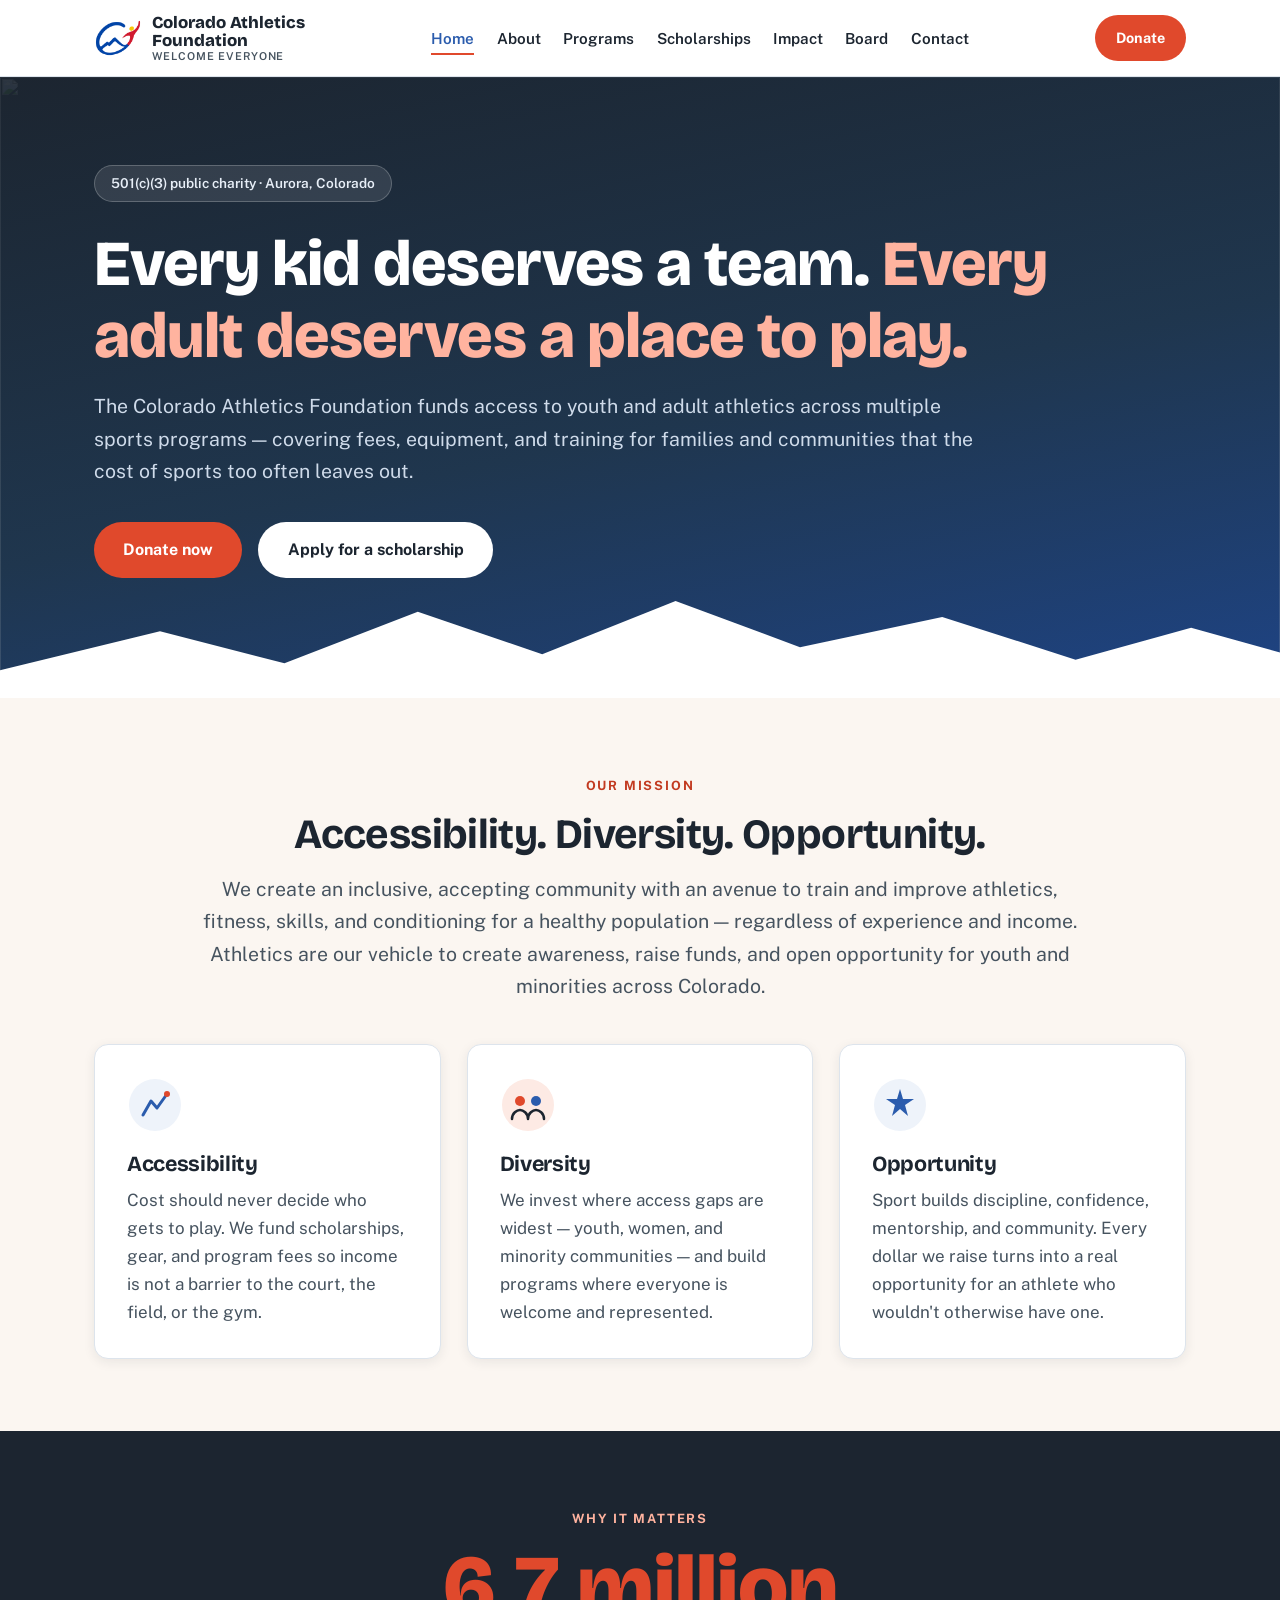
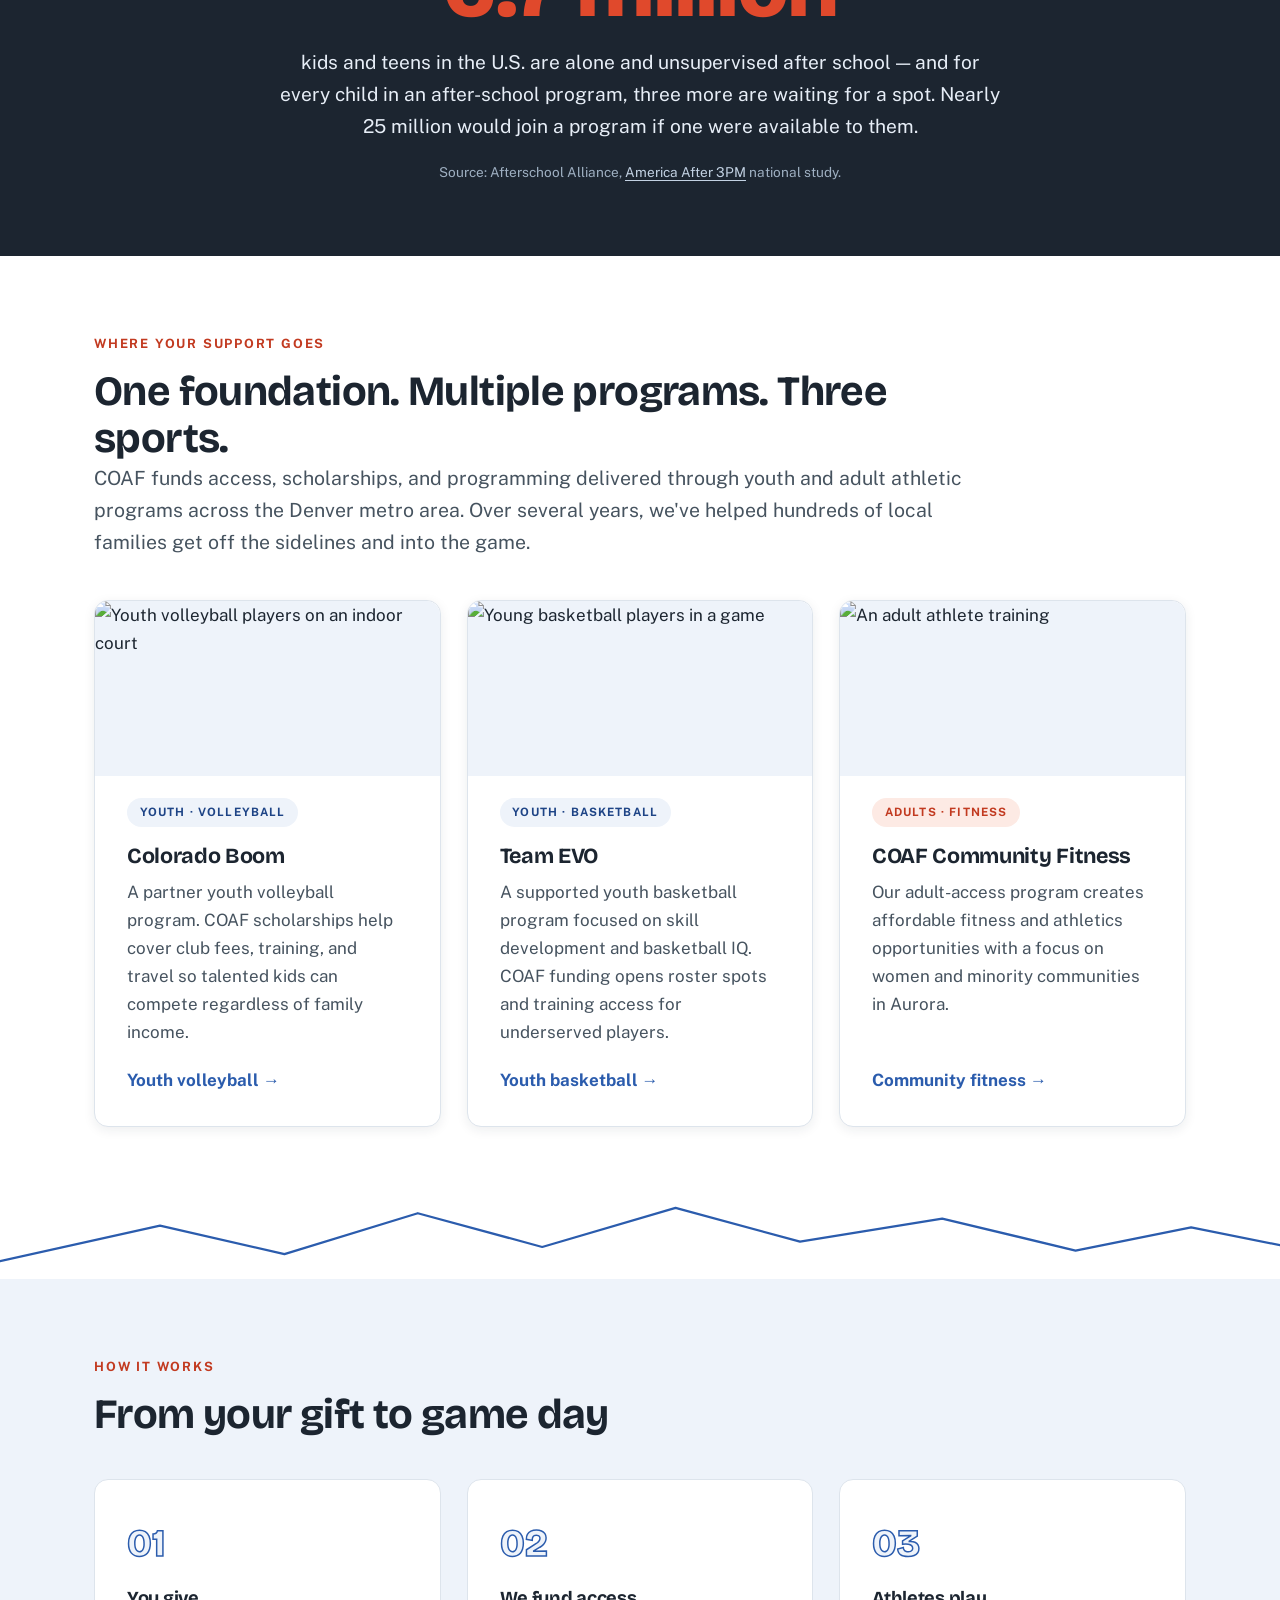
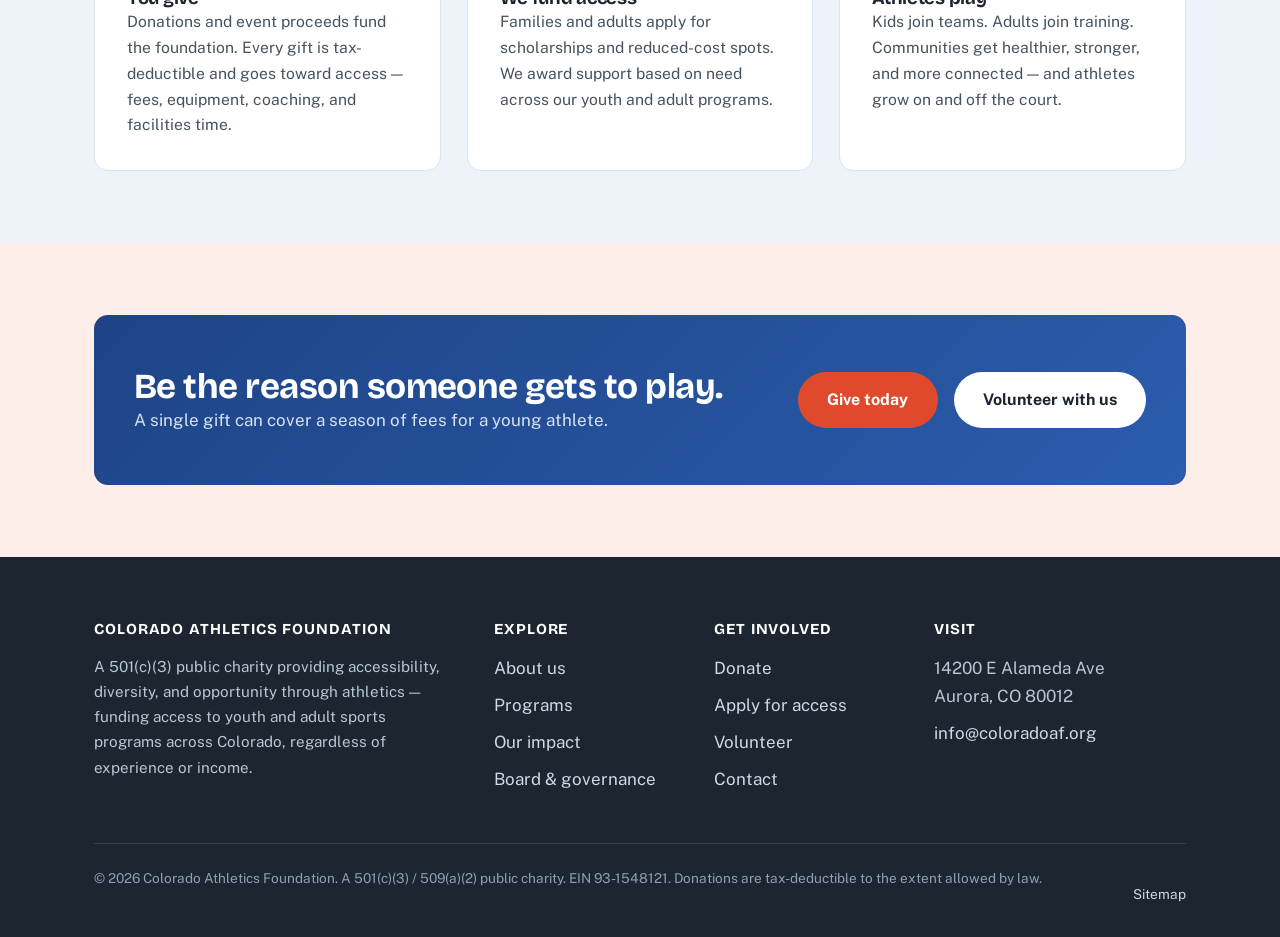
==== commit 49897549: "v0.5: new COAF logo in header; add favicon, touch icon, og:image - inline placeholder SVG mark repla" ====
--- a/index.html
+++ b/index.html
@@ -14,6 +14,11 @@
   <link rel="preconnect" href="https://fonts.googleapis.com">
   <link rel="preconnect" href="https://fonts.gstatic.com" crossorigin>
   <link href="https://fonts.googleapis.com/css2?family=Bricolage+Grotesque:opsz,wght@12..96,400..800&family=Public+Sans:wght@400;600;700&display=swap" rel="stylesheet">
+  <link rel="icon" href="favicon.ico" sizes="any">
+  <link rel="apple-touch-icon" href="images/apple-touch-icon.png">
+  <meta property="og:image" content="https://www.coloradoaf.org/images/og-image.png">
+  <meta property="og:image:width" content="1200">
+  <meta property="og:image:height" content="630">
   <link rel="stylesheet" href="css/styles.css">
   <!-- Google Analytics 4 — NEEDS REAL DATA: replace G-XXXXXXXXXX with the real measurement ID -->
   <script async src="https://www.googletagmanager.com/gtag/js?id=G-XXXXXXXXXX"></script>
@@ -29,11 +34,7 @@
   <header class="site-header">
     <div class="header-inner">
       <a class="brand" href="index.html" aria-label="Colorado Athletics Foundation home">
-        <svg class="brand-mark" width="40" height="40" viewBox="0 0 48 48" aria-hidden="true" focusable="false">
-        <circle cx="24" cy="24" r="22" fill="#2b5cad"/>
-        <path d="M6 32 L17 18 L24 26 L32 14 L42 32" fill="none" stroke="#ffffff" stroke-width="3.2" stroke-linecap="round" stroke-linejoin="round"/>
-        <circle cx="32" cy="14" r="3.4" fill="#e0492c"/>
-      </svg>
+        <img class="brand-mark" src="images/logo-mark.png" width="48" height="48" alt="">
         <span>Colorado Athletics<br>Foundation <small>Welcome Everyone</small></span>
       </a>
       <button class="nav-toggle" aria-expanded="false" aria-controls="primary-nav" aria-label="Open menu">
--- a/css/styles.css
+++ b/css/styles.css
@@ -181,6 +181,7 @@
 .section-head.center { margin-left: auto; margin-right: auto; text-align: center; }
 
 .grid { display: grid; gap: 1.6rem; }
+.grid > * { min-width: 0; }
 .grid-2 { grid-template-columns: repeat(2, 1fr); }
 .grid-3 { grid-template-columns: repeat(3, 1fr); }
 @media (max-width: 900px) { .grid-3 { grid-template-columns: 1fr; } .grid-2 { grid-template-columns: 1fr; } }
@@ -263,7 +264,7 @@
 .form-field label { font-weight: 700; font-size: .92rem; }
 .form-field input, .form-field select, .form-field textarea {
   font: inherit; padding: .8rem 1rem; border: 1.5px solid var(--line); border-radius: 10px;
-  background: #fff; color: var(--ink);
+  background: #fff; color: var(--ink); width: 100%; max-width: 100%;
 }
 .form-field input:focus, .form-field select:focus, .form-field textarea:focus {
   outline: 3px solid rgba(43,92,173,.35); border-color: var(--sky);
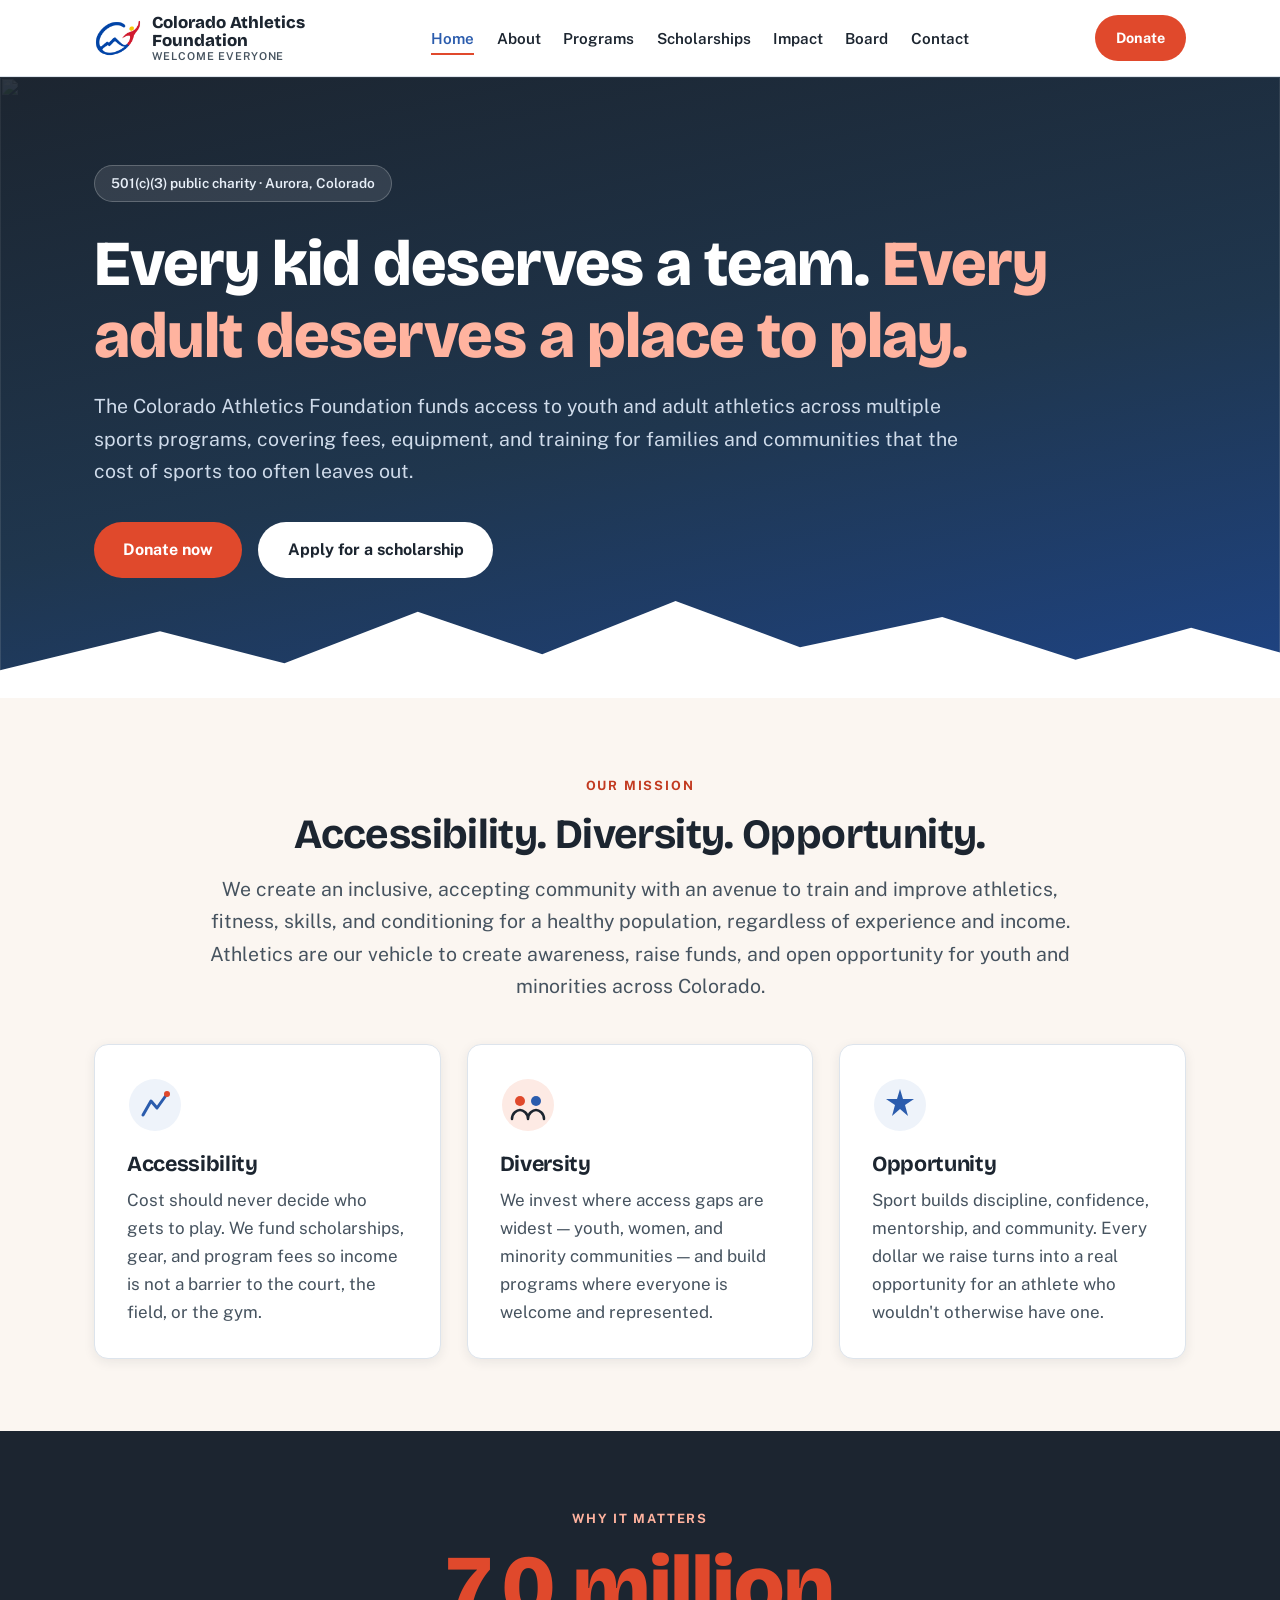
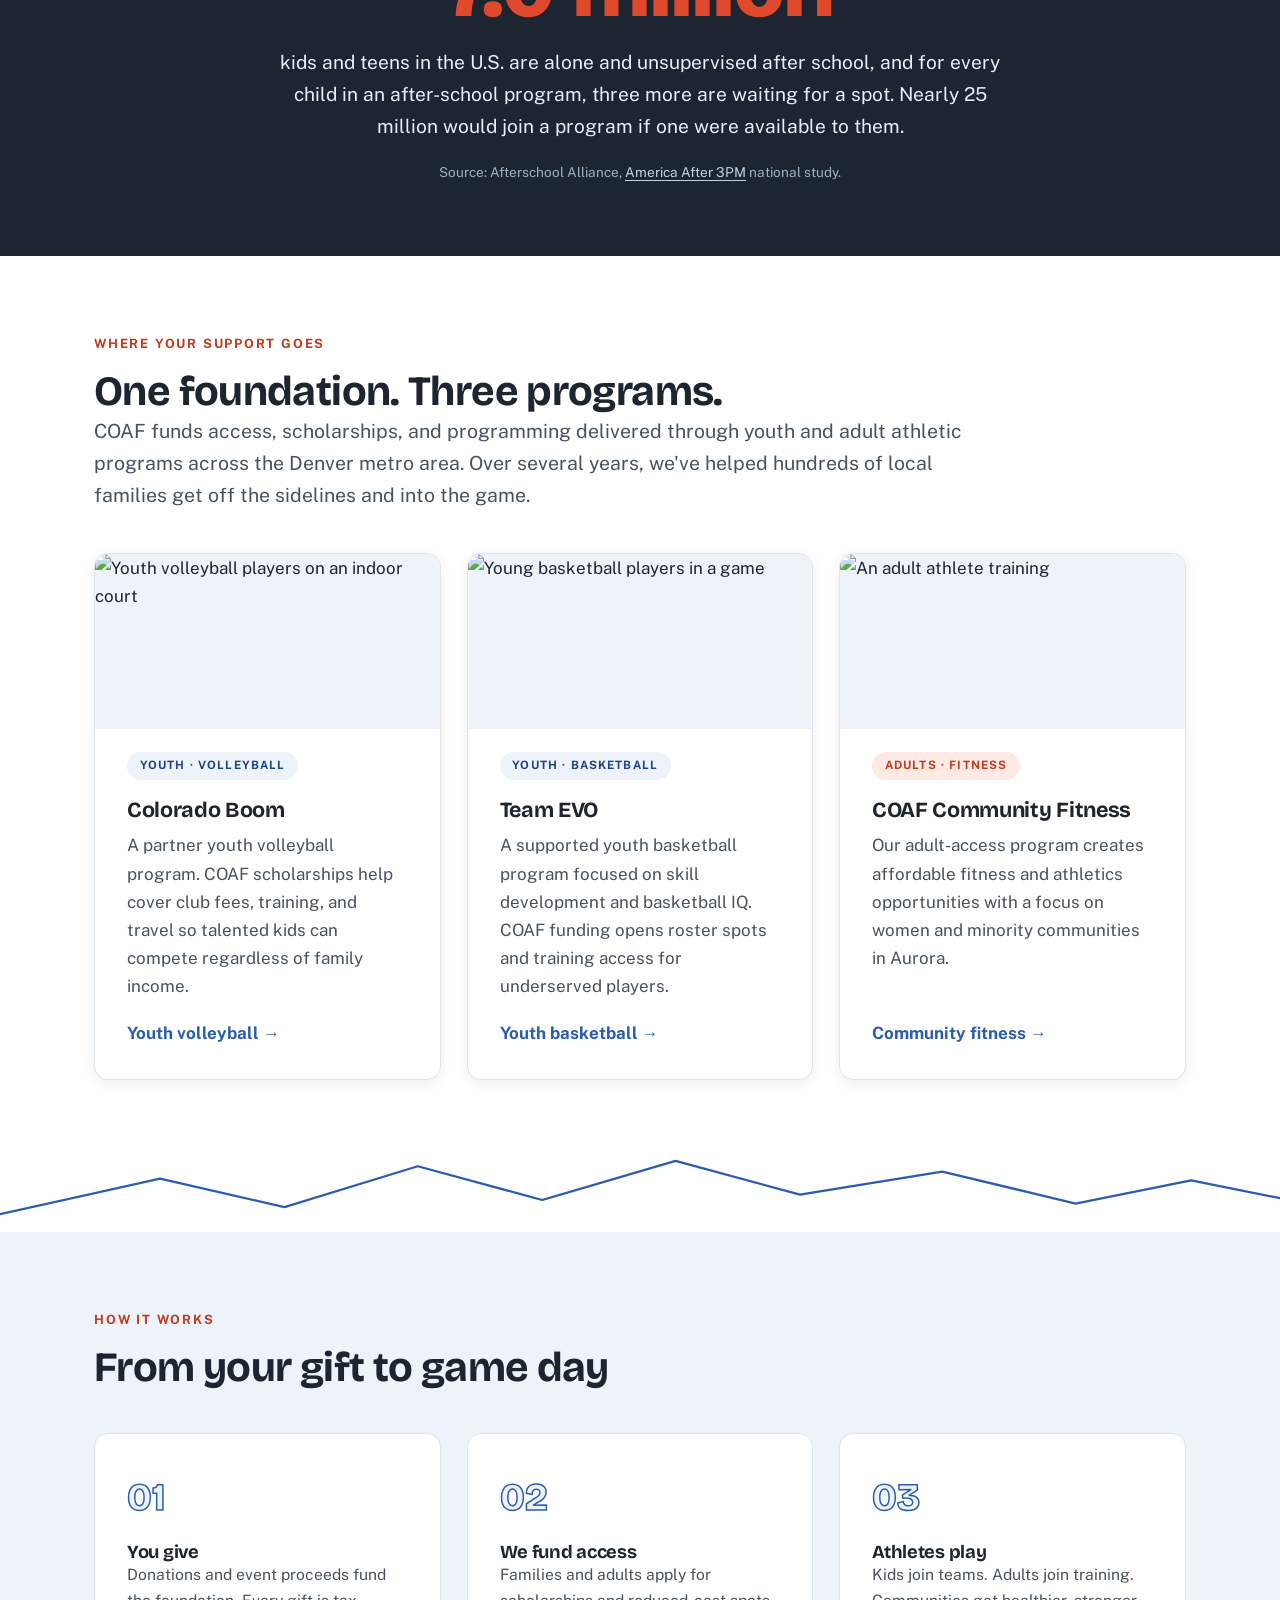
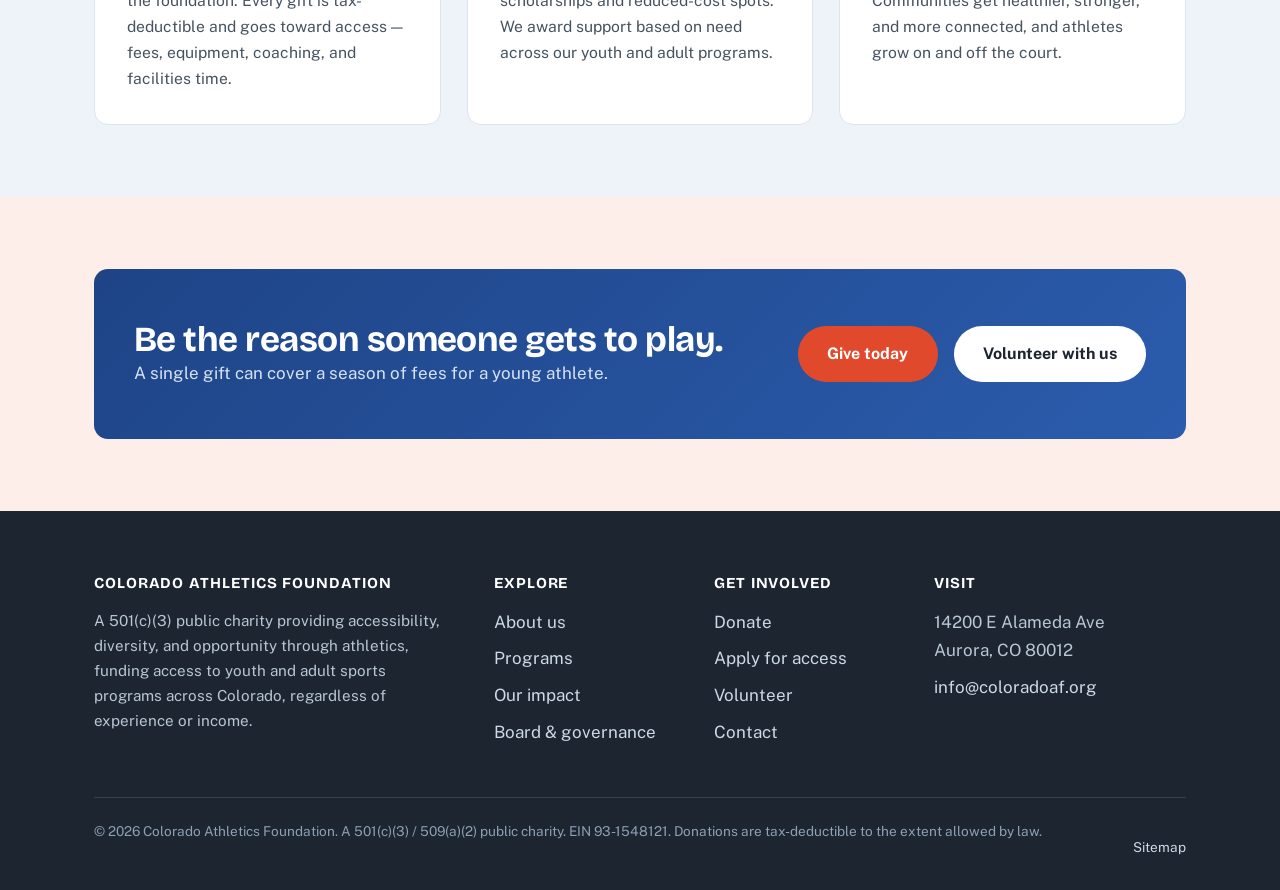
==== commit a45a60a4: "Point the site at coloradoaf.org and tidy SEO, speed and copy - Canonical, og:url and og:image use h" ====
--- a/index.html
+++ b/index.html
@@ -5,28 +5,43 @@
   <meta name="viewport" content="width=device-width, initial-scale=1.0">
   <title>Colorado Athletics Foundation | Youth & Adult Sports Access in Colorado</title>
   <meta name="description" content="COAF is a 501(c)(3) public charity funding access to youth and adult athletics across Colorado — scholarships, fees, and gear so income never decides who gets to play.">
-  <link rel="canonical" href="https://www.coloradoaf.org/">
+  <link rel="canonical" href="https://coloradoaf.org/">
   <meta property="og:title" content="Colorado Athletics Foundation | Youth & Adult Sports Access in Colorado">
   <meta property="og:description" content="COAF is a 501(c)(3) public charity funding access to youth and adult athletics across Colorado — scholarships, fees, and gear so income never decides who gets to play.">
   <meta property="og:type" content="website">
-  <meta property="og:url" content="https://www.coloradoaf.org/">
+  <meta property="og:url" content="https://coloradoaf.org/">
   <meta property="og:site_name" content="Colorado Athletics Foundation">
   <link rel="preconnect" href="https://fonts.googleapis.com">
   <link rel="preconnect" href="https://fonts.gstatic.com" crossorigin>
   <link href="https://fonts.googleapis.com/css2?family=Bricolage+Grotesque:opsz,wght@12..96,400..800&family=Public+Sans:wght@400;600;700&display=swap" rel="stylesheet">
   <link rel="icon" href="favicon.ico" sizes="any">
   <link rel="apple-touch-icon" href="images/apple-touch-icon.png">
-  <meta property="og:image" content="https://www.coloradoaf.org/images/og-image.png">
+  <meta property="og:image" content="https://coloradoaf.org/images/og-image.png">
   <meta property="og:image:width" content="1200">
   <meta property="og:image:height" content="630">
+  <meta name="twitter:card" content="summary_large_image">
   <link rel="stylesheet" href="css/styles.css">
-  <!-- Google Analytics 4 — NEEDS REAL DATA: replace G-XXXXXXXXXX with the real measurement ID -->
-  <script async src="https://www.googletagmanager.com/gtag/js?id=G-XXXXXXXXXX"></script>
-  <script>
-    window.dataLayer = window.dataLayer || [];
-    function gtag(){dataLayer.push(arguments);}
-    gtag('js', new Date());
-    gtag('config', 'G-XXXXXXXXXX');
+  <!-- GA4: no tag installed. When a real measurement ID exists, paste the Google tag (gtag.js) snippet here, before </head>, on every page. -->
+  <script type="application/ld+json">
+  {
+    "@context": "https://schema.org",
+    "@type": "NGO",
+    "name": "Colorado Athletics Foundation",
+    "alternateName": "COAF",
+    "url": "https://coloradoaf.org/",
+    "logo": "https://coloradoaf.org/images/logo-mark.png",
+    "email": "info@coloradoaf.org",
+    "address": {
+      "@type": "PostalAddress",
+      "streetAddress": "14200 E Alameda Ave",
+      "addressLocality": "Aurora",
+      "addressRegion": "CO",
+      "postalCode": "80012",
+      "addressCountry": "US"
+    },
+    "taxID": "93-1548121",
+    "nonprofitStatus": "https://schema.org/Nonprofit501c3"
+  }
   </script>
 </head>
 <body>
@@ -60,7 +75,7 @@
       <div class="container">
         <p class="hero-badge">501(c)(3) public charity &middot; Aurora, Colorado</p>
         <h1 class="reveal is-visible">Every kid deserves a team. <em>Every adult deserves a place to play.</em></h1>
-        <p class="lede reveal reveal-delay-1">The Colorado Athletics Foundation funds access to youth and adult athletics across multiple sports programs — covering fees, equipment, and training for families and communities that the cost of sports too often leaves out.</p>
+        <p class="lede reveal reveal-delay-1">The Colorado Athletics Foundation funds access to youth and adult athletics across multiple sports programs, covering fees, equipment, and training for families and communities that the cost of sports too often leaves out.</p>
         <div class="hero-ctas reveal reveal-delay-2">
           <a class="btn btn-primary" href="donate.html">Donate now</a>
           <a class="btn btn-light" href="scholarships.html">Apply for a scholarship</a>
@@ -78,7 +93,7 @@
         <div class="section-head center reveal">
           <p class="eyebrow">Our mission</p>
           <h2 id="mission-h">Accessibility. Diversity. Opportunity.</h2>
-          <p class="lede" style="margin: 1rem auto 0;">We create an inclusive, accepting community with an avenue to train and improve athletics, fitness, skills, and conditioning for a healthy population — regardless of experience and income. Athletics are our vehicle to create awareness, raise funds, and open opportunity for youth and minorities across Colorado.</p>
+          <p class="lede" style="margin: 1rem auto 0;">We create an inclusive, accepting community with an avenue to train and improve athletics, fitness, skills, and conditioning for a healthy population, regardless of experience and income. Athletics are our vehicle to create awareness, raise funds, and open opportunity for youth and minorities across Colorado.</p>
         </div>
         <div class="grid grid-3">
           <div class="card reveal">
@@ -105,7 +120,7 @@
         <p class="eyebrow eyebrow--light">Why it matters</p>
         <h2 id="stat-h" class="sr-only" style="position:absolute;left:-9999px;">The need for after-school athletics</h2>
         <p class="stat-number"><span data-count="7.7" data-suffix=" million">7.7 million</span></p>
-        <p class="stat-label">kids and teens in the U.S. are alone and unsupervised after school — and for every child in an after-school program, three more are waiting for a spot. Nearly 25 million would join a program if one were available to them.</p>
+        <p class="stat-label">kids and teens in the U.S. are alone and unsupervised after school, and for every child in an after-school program, three more are waiting for a spot. Nearly 25 million would join a program if one were available to them.</p>
         <p class="stat-source">Source: Afterschool Alliance, <a href="https://afterschoolalliance.org/AA3PM/" rel="noopener">America After 3PM</a> national study.</p>
       </div>
     </section>
@@ -114,7 +129,7 @@
       <div class="container">
         <div class="section-head reveal">
           <p class="eyebrow">Where your support goes</p>
-          <h2 id="programs-h">One foundation. Multiple programs. Three sports.</h2>
+          <h2 id="programs-h">One foundation. Three programs.</h2>
           <p class="lede">COAF funds access, scholarships, and programming delivered through youth and adult athletic programs across the Denver metro area. Over several years, we've helped hundreds of local families get off the sidelines and into the game.</p>
         </div>
         <div class="grid grid-3">
@@ -159,7 +174,7 @@
         <div class="flow">
           <div class="flow-step reveal"><h3>You give</h3><p>Donations and event proceeds fund the foundation. Every gift is tax-deductible and goes toward access — fees, equipment, coaching, and facilities time.</p></div>
           <div class="flow-step reveal reveal-delay-1"><h3>We fund access</h3><p>Families and adults apply for scholarships and reduced-cost spots. We award support based on need across our youth and adult programs.</p></div>
-          <div class="flow-step reveal reveal-delay-2"><h3>Athletes play</h3><p>Kids join teams. Adults join training. Communities get healthier, stronger, and more connected — and athletes grow on and off the court.</p></div>
+          <div class="flow-step reveal reveal-delay-2"><h3>Athletes play</h3><p>Kids join teams. Adults join training. Communities get healthier, stronger, and more connected, and athletes grow on and off the court.</p></div>
         </div>
       </div>
     </section>
@@ -183,11 +198,11 @@
     <div class="container">
       <div class="footer-grid">
         <div>
-          <h4>Colorado Athletics Foundation</h4>
-          <p class="footer-mission">A 501(c)(3) public charity providing accessibility, diversity, and opportunity through athletics — funding access to youth and adult sports programs across Colorado, regardless of experience or income.</p>
-        </div>
-        <div>
-          <h4>Explore</h4>
+          <h2>Colorado Athletics Foundation</h2>
+          <p class="footer-mission">A 501(c)(3) public charity providing accessibility, diversity, and opportunity through athletics, funding access to youth and adult sports programs across Colorado, regardless of experience or income.</p>
+        </div>
+        <div>
+          <h2>Explore</h2>
           <ul>
             <li><a href="about.html">About us</a></li>
             <li><a href="programs.html">Programs</a></li>
@@ -196,7 +211,7 @@
           </ul>
         </div>
         <div>
-          <h4>Get involved</h4>
+          <h2>Get involved</h2>
           <ul>
             <li><a href="donate.html">Donate</a></li>
             <li><a href="scholarships.html">Apply for access</a></li>
@@ -205,7 +220,7 @@
           </ul>
         </div>
         <div>
-          <h4>Visit</h4>
+          <h2>Visit</h2>
           <ul>
             <li>14200 E Alameda Ave<br>Aurora, CO 80012</li>
             <li><a href="mailto:info@coloradoaf.org">info@coloradoaf.org</a></li>
--- a/css/styles.css
+++ b/css/styles.css
@@ -57,6 +57,7 @@
 h1 { font-size: clamp(2.4rem, 5.5vw, 4rem); font-weight: 800; }
 h2 { font-size: clamp(1.8rem, 3.6vw, 2.6rem); font-weight: 700; }
 h3 { font-size: 1.35rem; font-weight: 700; }
+h1, h2, h3 { text-wrap: balance; }
 p + p { margin-top: 1rem; }
 
 .eyebrow {
@@ -311,7 +312,7 @@
 .footer-grid { display: grid; grid-template-columns: 2fr 1fr 1fr 1.4fr; gap: 2.5rem; }
 @media (max-width: 900px) { .footer-grid { grid-template-columns: 1fr 1fr; } }
 @media (max-width: 560px) { .footer-grid { grid-template-columns: 1fr; } }
-.site-footer h4 { color: #fff; font-size: .95rem; margin-bottom: 1rem; letter-spacing: .06em; text-transform: uppercase; }
+.site-footer h2 { color: #fff; font-size: .95rem; margin-bottom: 1rem; letter-spacing: .06em; text-transform: uppercase; }
 .site-footer ul { list-style: none; }
 .site-footer li { margin-bottom: .55rem; }
 .site-footer a { color: #cdd9e6; text-decoration: none; }
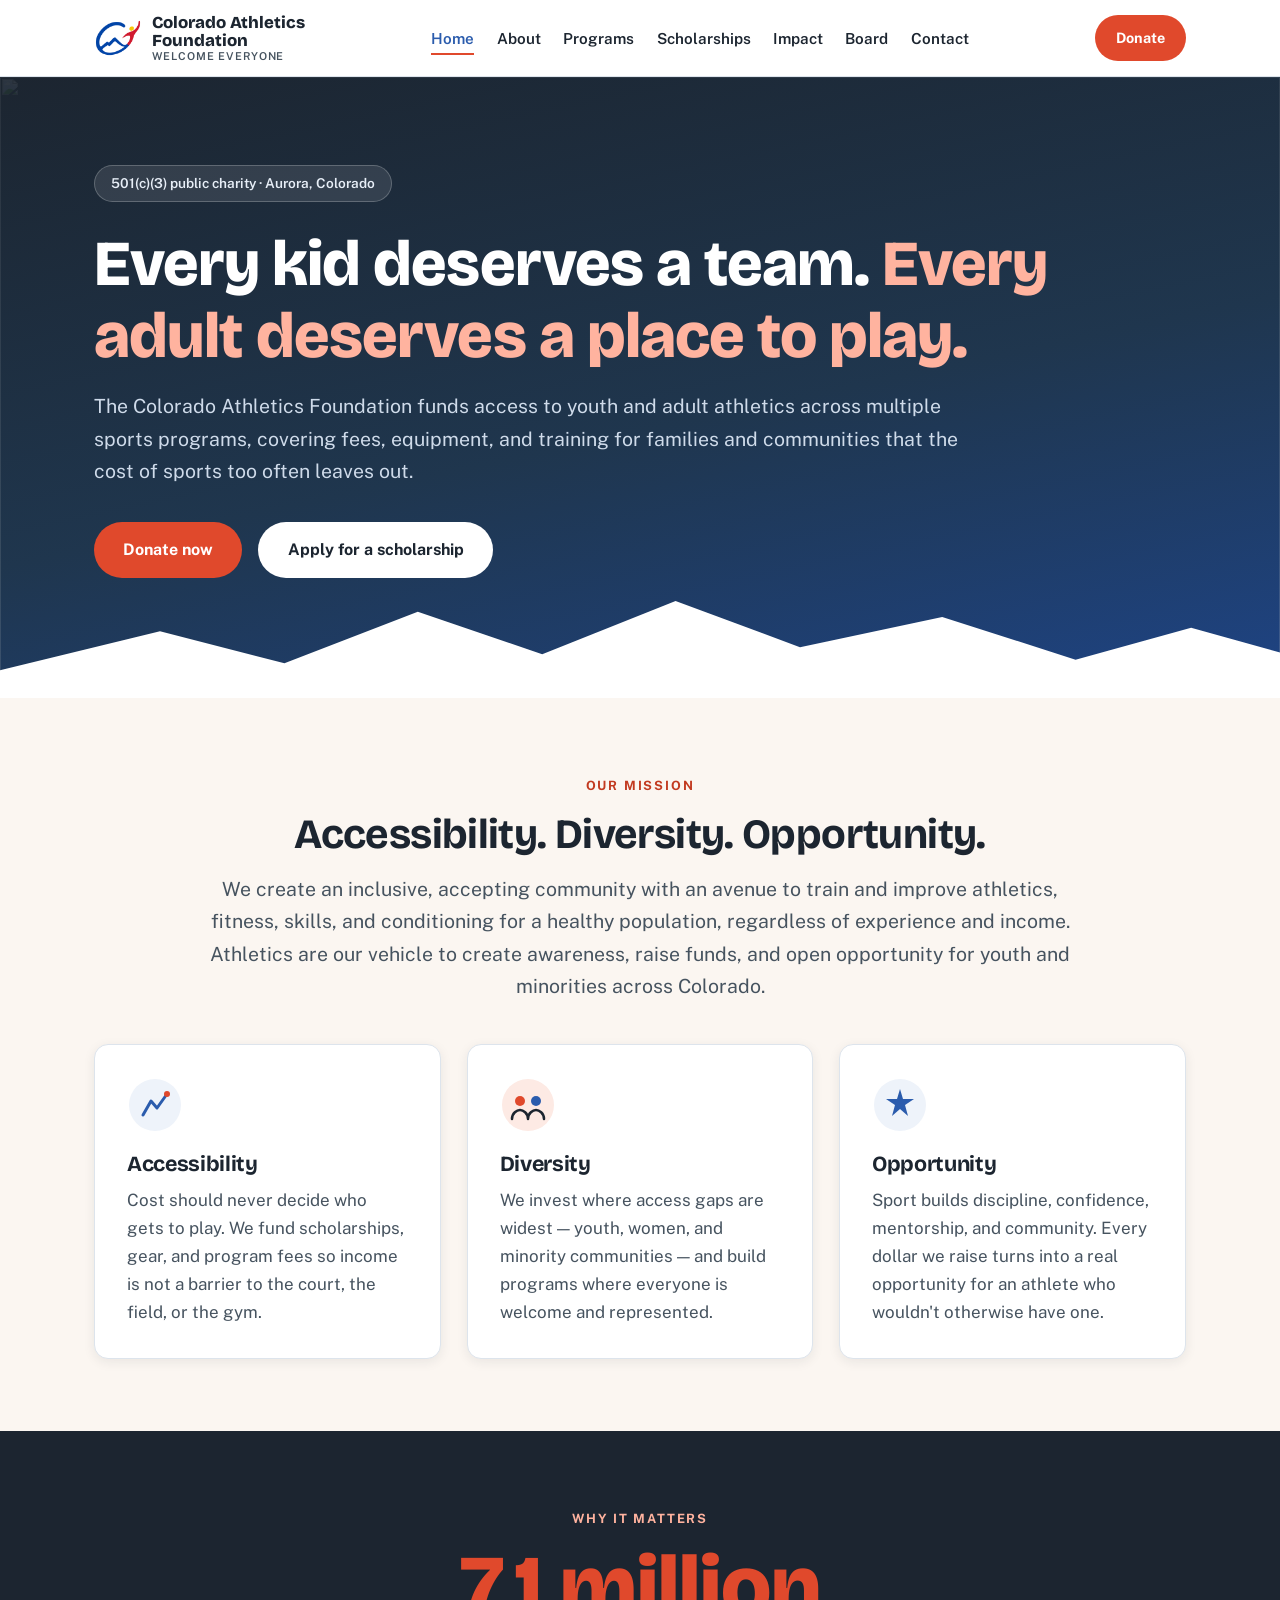
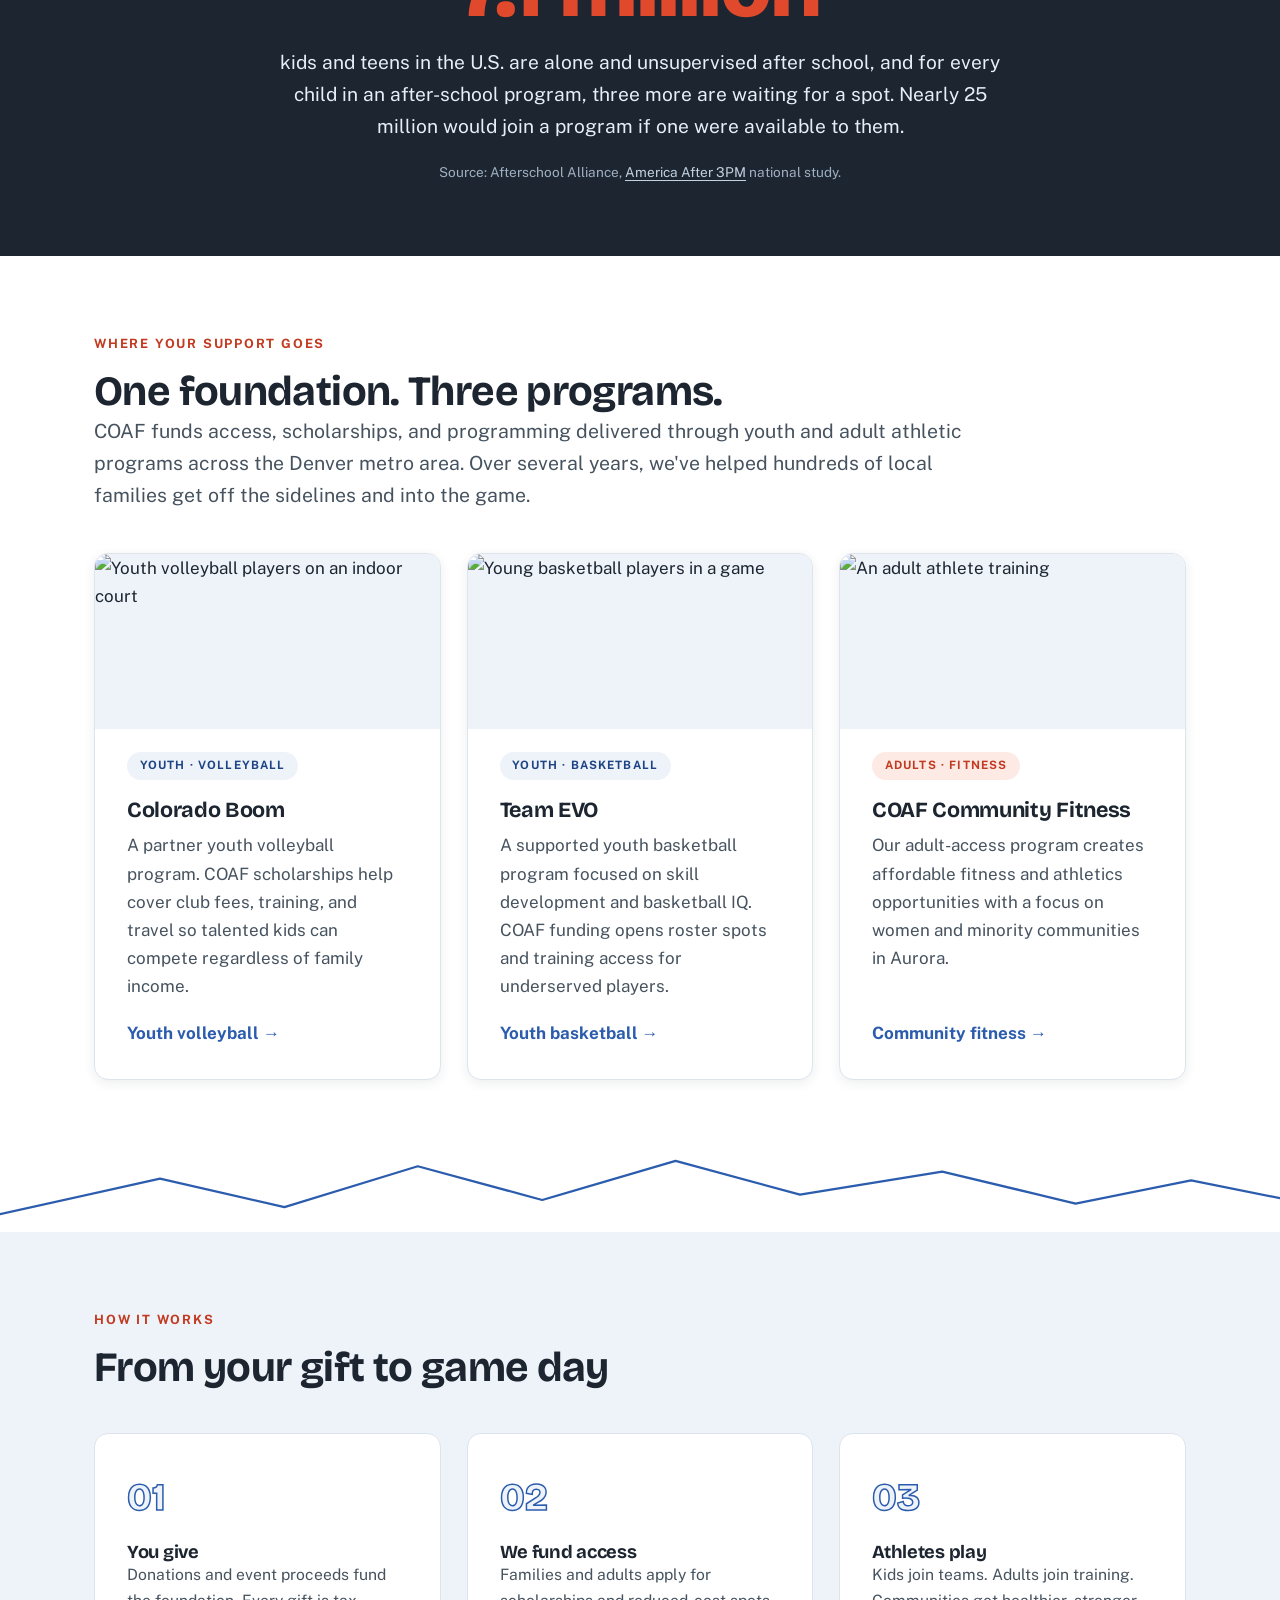
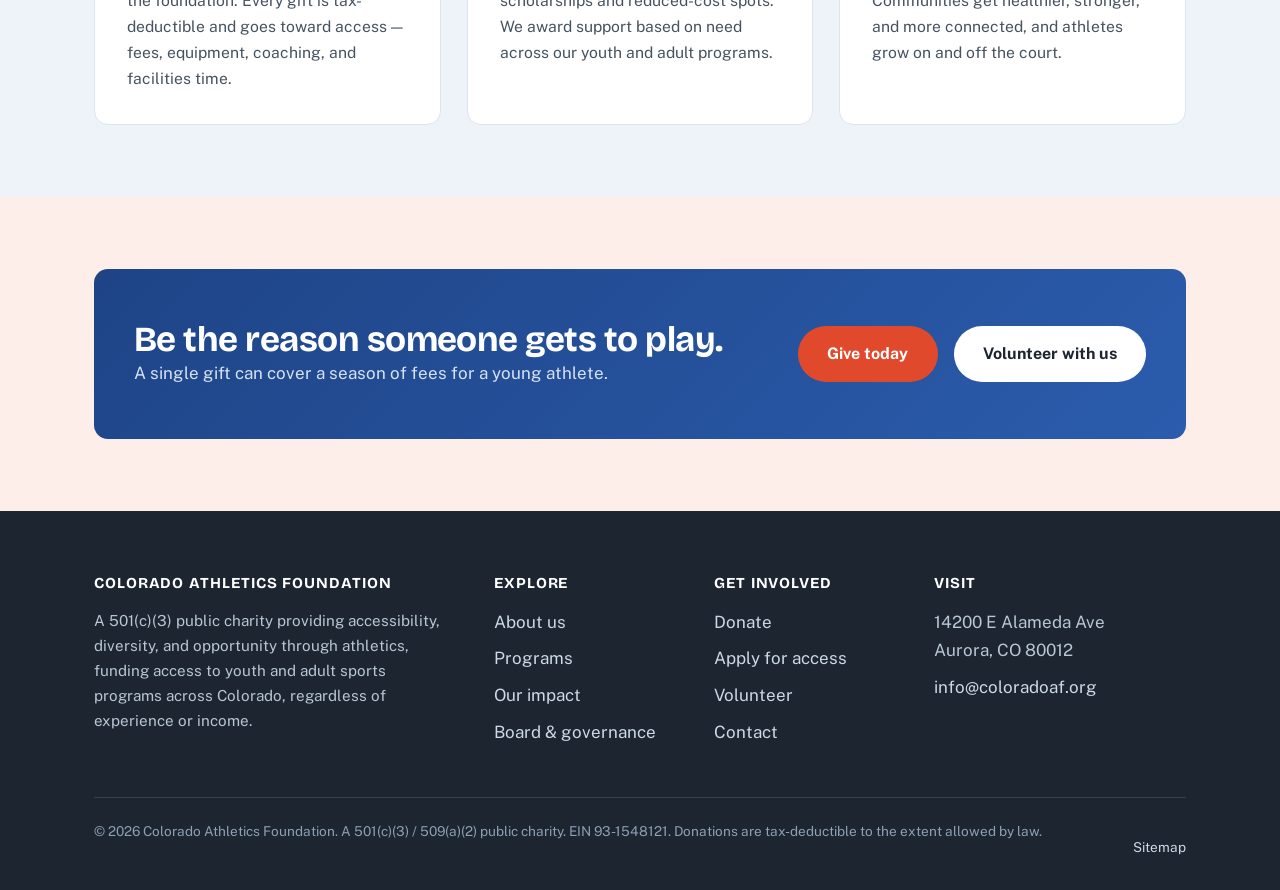
==== commit 6002d40c: "Shorten three page titles under 70 characters (Bing) Co-Authored-By: Claude Opus 5.5 <noreply@anthro" ====
--- a/index.html
+++ b/index.html
@@ -3,7 +3,7 @@
 <head>
   <meta charset="UTF-8">
   <meta name="viewport" content="width=device-width, initial-scale=1.0">
-  <title>Colorado Athletics Foundation | Youth & Adult Sports Access in Colorado</title>
+  <title>Colorado Athletics Foundation | Youth & Adult Sports Access</title>
   <meta name="description" content="COAF is a 501(c)(3) public charity funding access to youth and adult athletics across Colorado — scholarships, fees, and gear so income never decides who gets to play.">
   <link rel="canonical" href="https://coloradoaf.org/">
   <meta property="og:title" content="Colorado Athletics Foundation | Youth & Adult Sports Access in Colorado">
